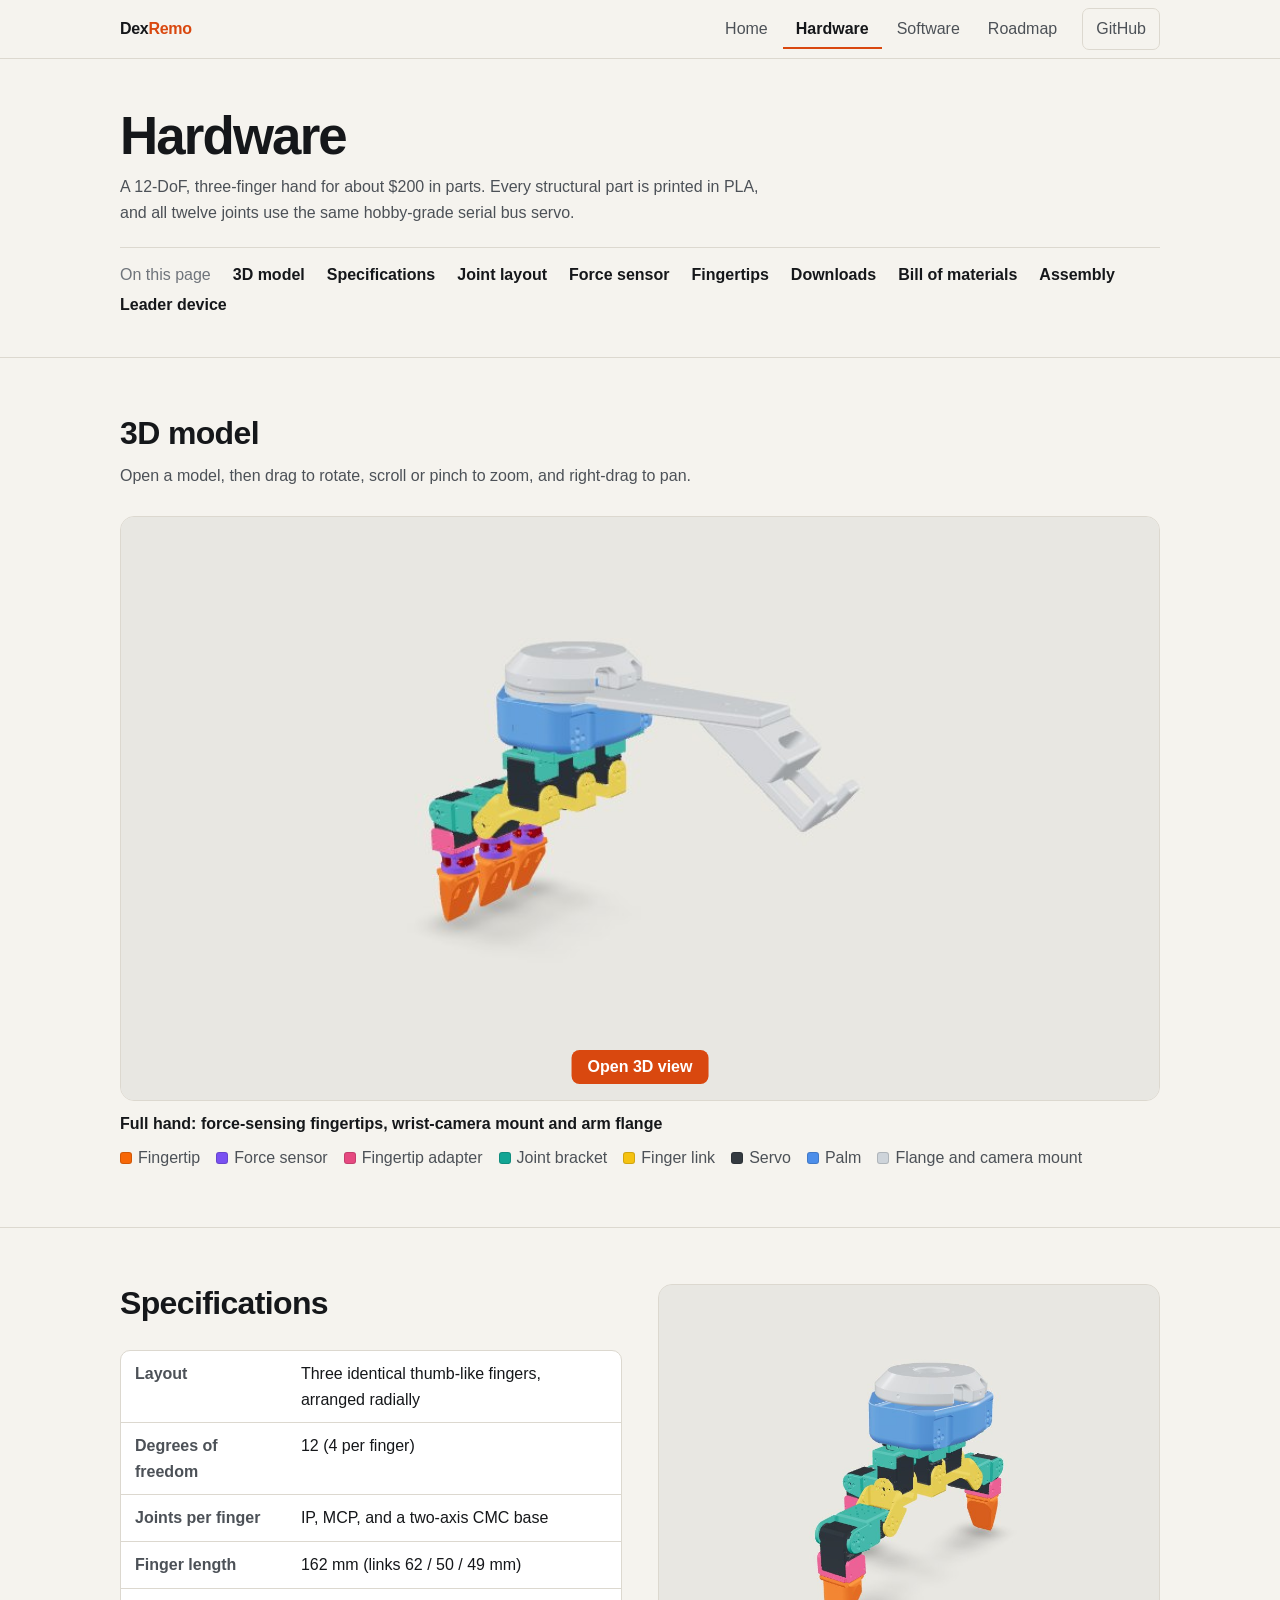
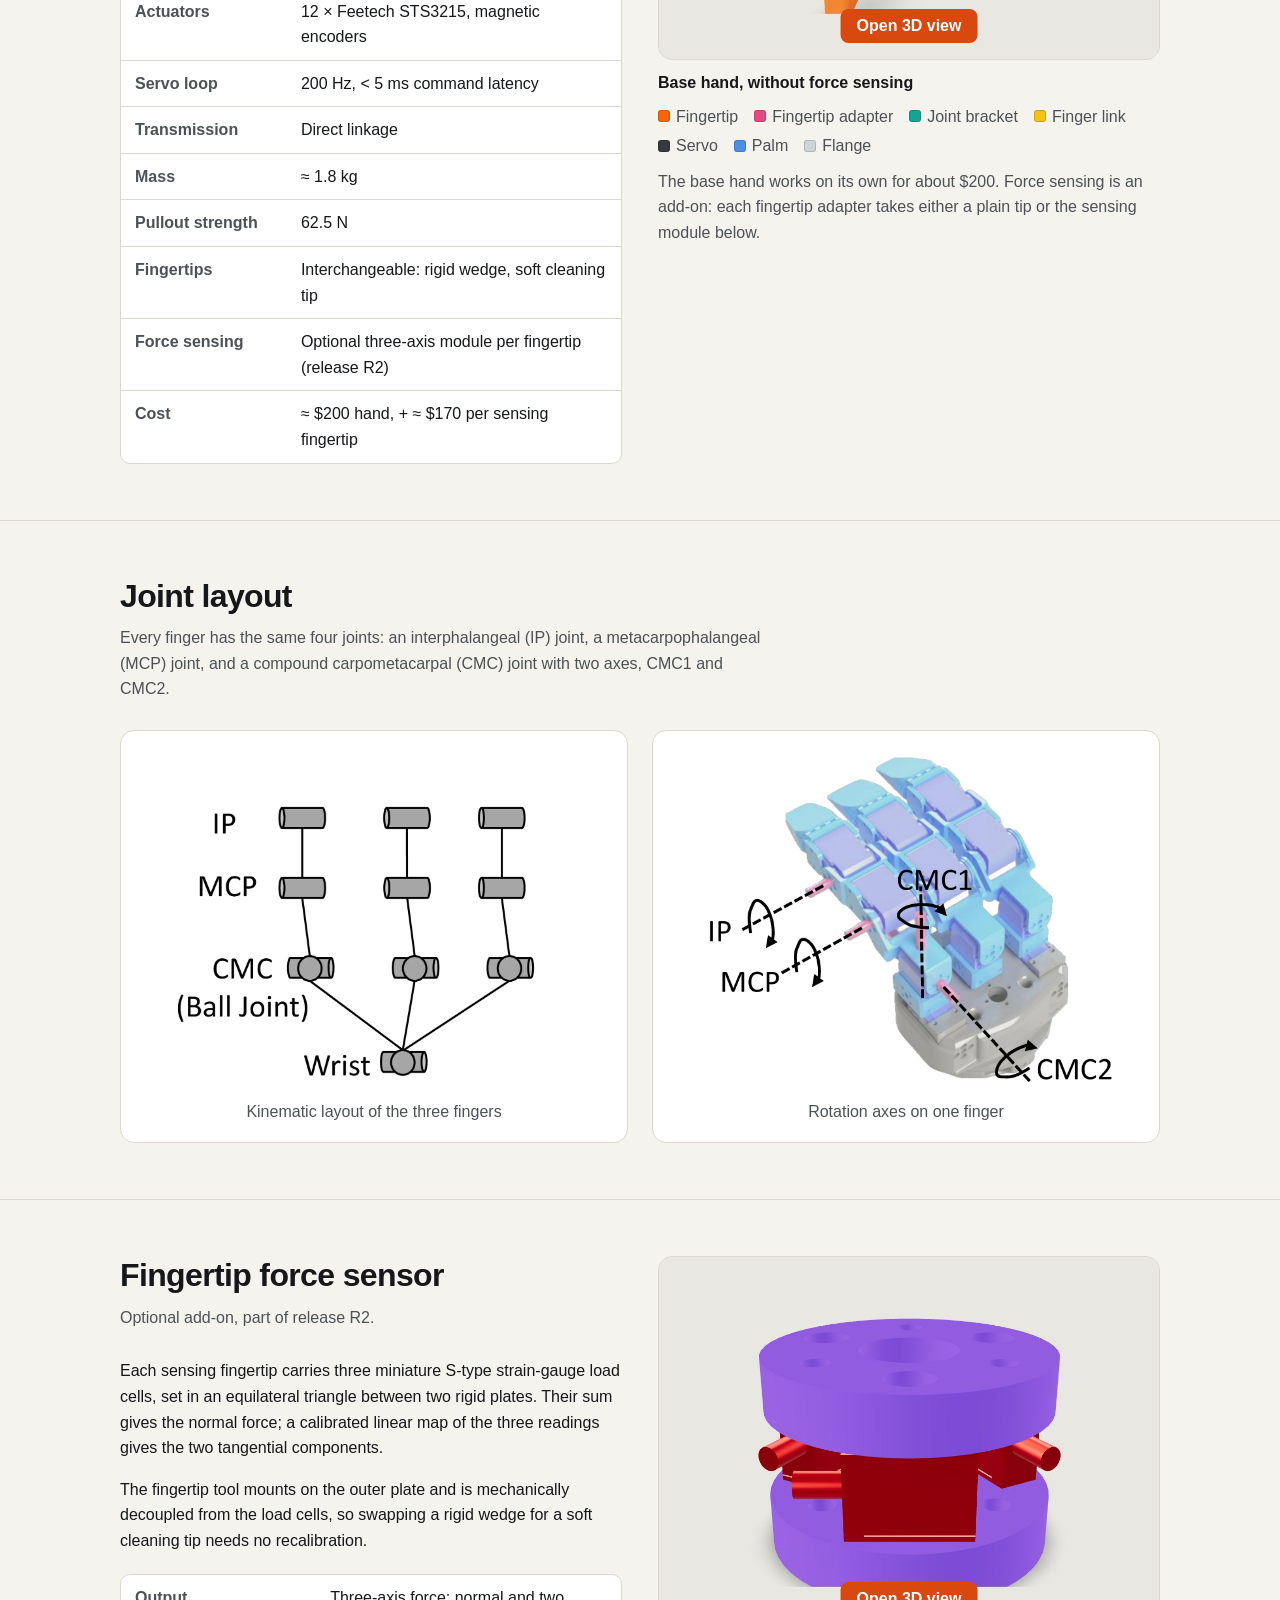
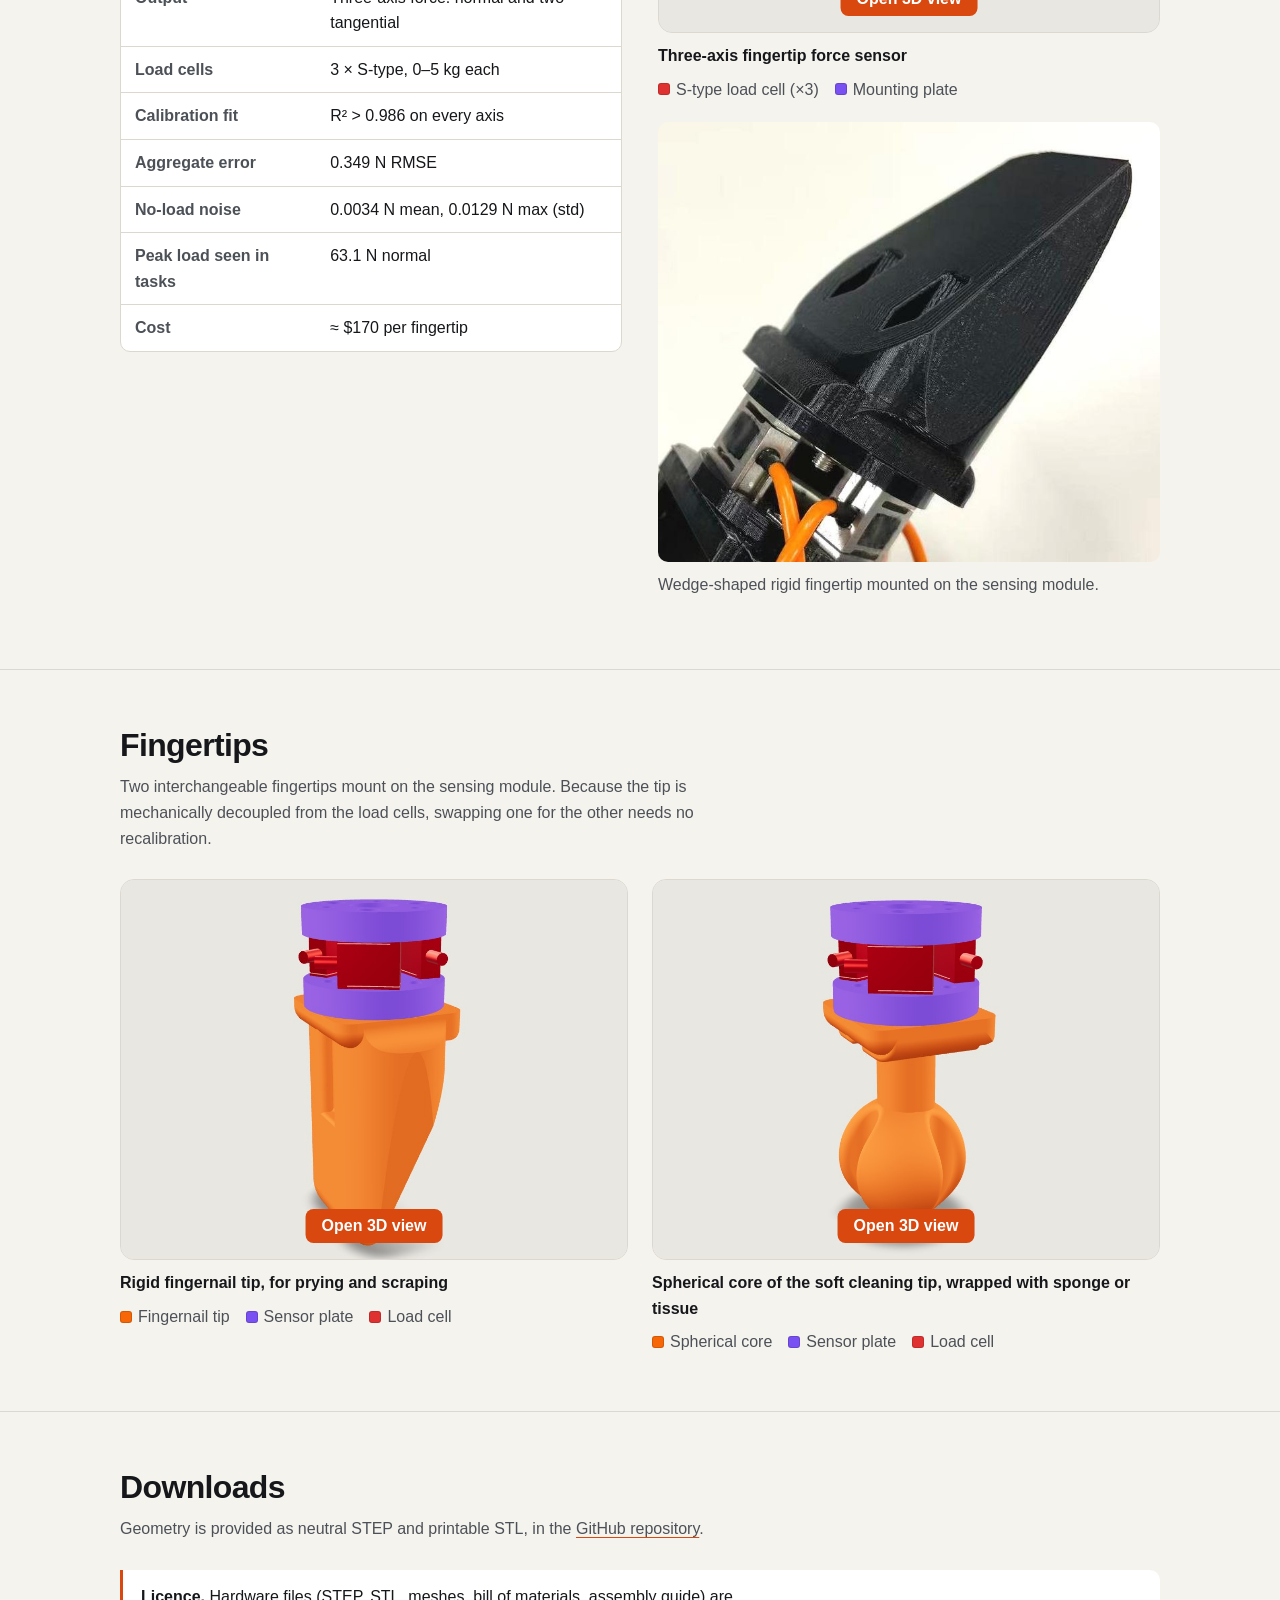
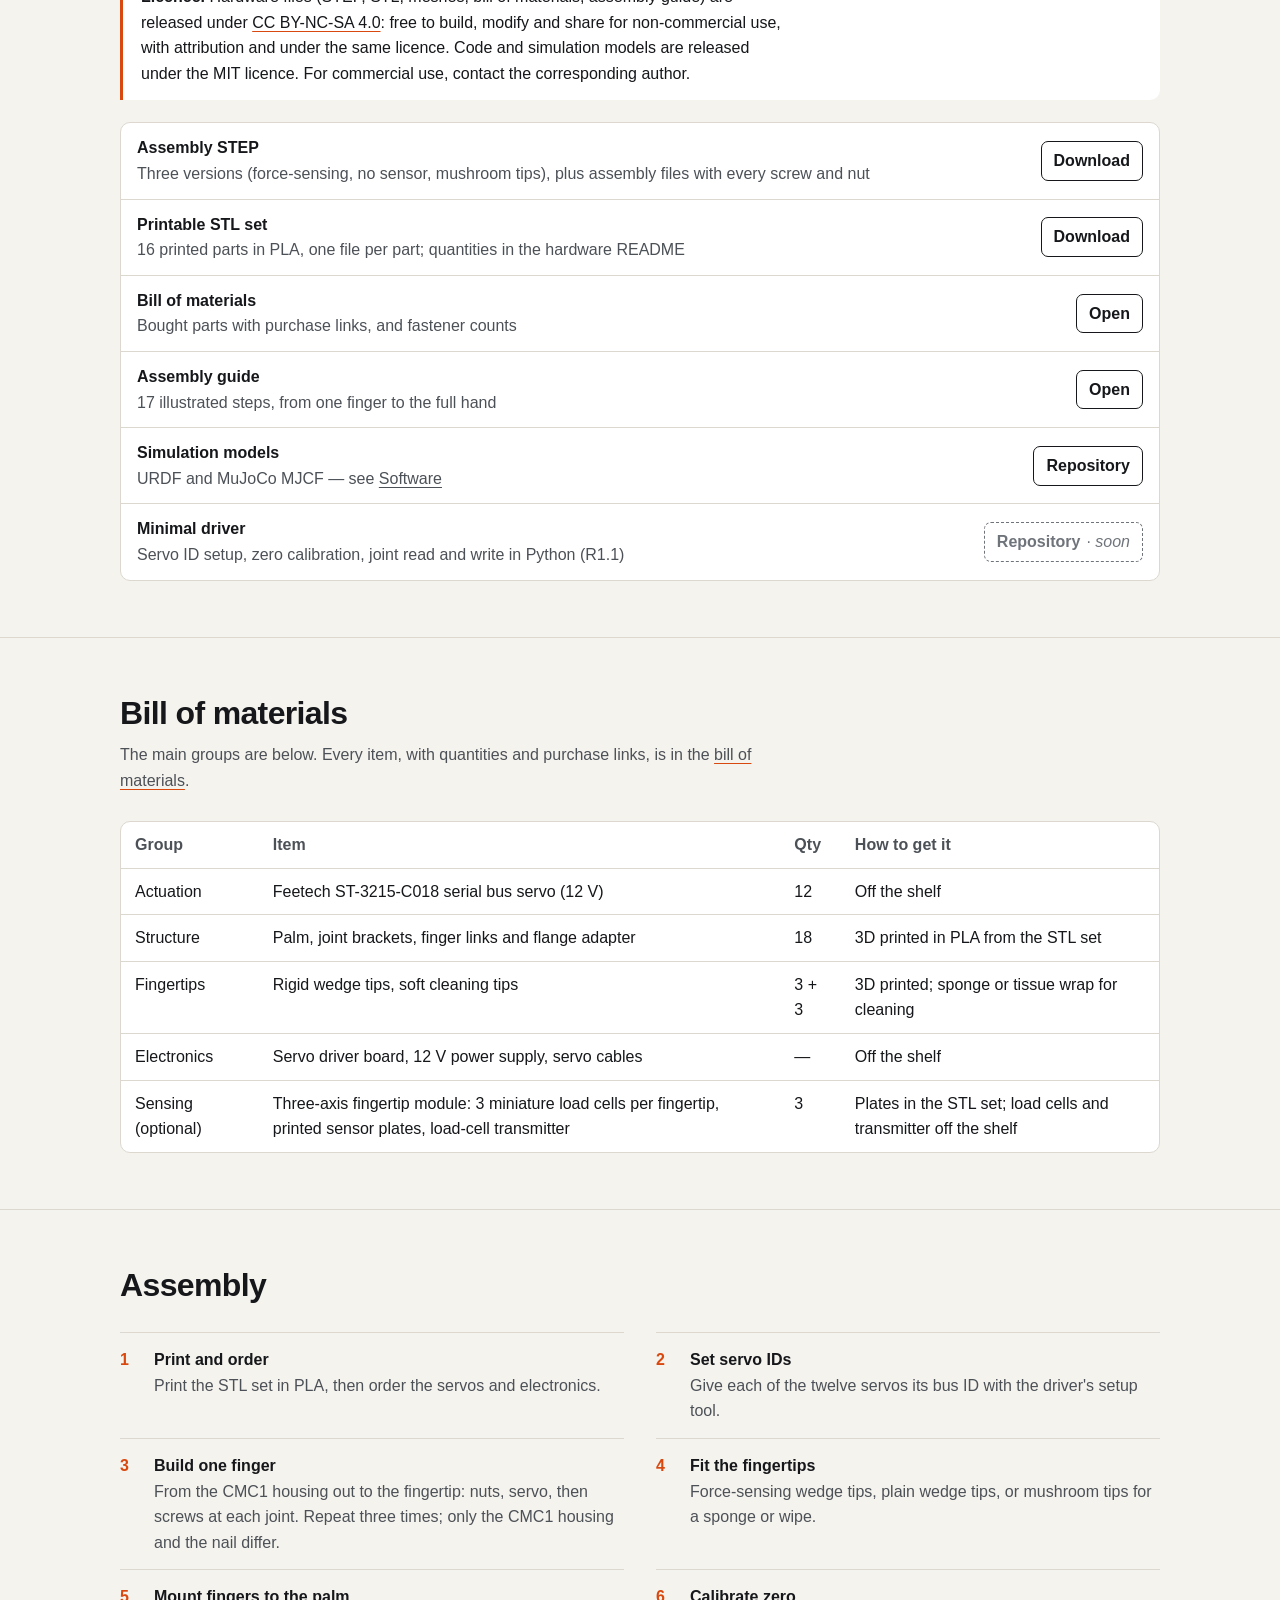
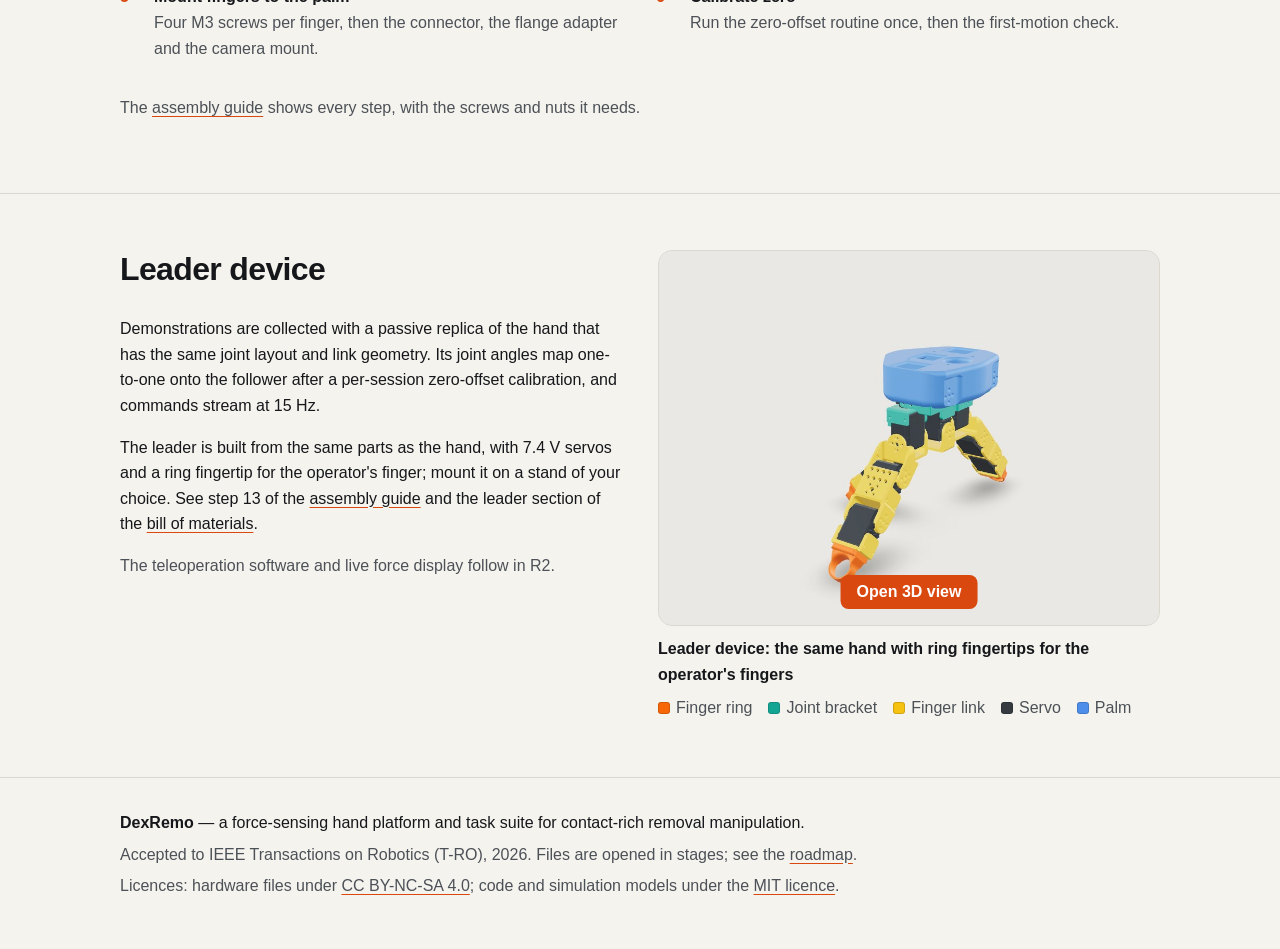
==== hardware.html @ 92603321 "Replace the leader 3D model with the released design The leader is now the hand with ring fingertips" ====
<!doctype html>
<html lang="en">
<head>
<meta charset="utf-8">
<meta name="viewport" content="width=device-width, initial-scale=1">
<title>Hardware — DexRemo</title>
<meta name="description" content="Build the DexRemo hand: specifications, files, bill of materials and assembly guide.">
<link rel="stylesheet" href="assets/css/style.css?v=202611221730">
</head>
<body>
<header id="site-header"></header>
<main>
  <div class="wrap page-head">
    <h1>Hardware</h1>
    <p class="lead">A 12-DoF, three-finger hand for about $200 in parts. Every structural part is printed in PLA, and all twelve joints use the same hobby-grade serial bus servo.</p>
    <nav class="toc" aria-label="On this page">
      <span>On this page</span>
      <a href="#model">3D model</a><a href="#specs">Specifications</a><a href="#joints">Joint layout</a><a href="#sensor">Force sensor</a><a href="#fingertips">Fingertips</a>
      <a href="#downloads">Downloads</a><a href="#bom">Bill of materials</a><a href="#assembly">Assembly</a><a href="#leader">Leader device</a>
    </nav>
  </div>

  <section id="model">
    <div class="wrap">
      <div class="head"><h2>3D model</h2>
        <p class="lead" data-live-only>Open a model, then drag to rotate, scroll or pinch to zoom, and right-drag to pan.</p><p class="lead" data-still-only>Rendered views of the hand and its parts. The interactive 3D viewer opens shortly.</p></div>
      <div class="model-wide" data-model-slot="full"></div>
    </div>
  </section>

  <section id="specs">
    <div class="wrap split">
      <div>
        <div class="head"><h2>Specifications</h2></div>
        <div class="scroll"><table>
          <tr><th>Layout</th><td>Three identical thumb-like fingers, arranged radially</td></tr>
          <tr><th>Degrees of freedom</th><td class="n">12 (4 per finger)</td></tr>
          <tr><th>Joints per finger</th><td>IP, MCP, and a two-axis CMC base</td></tr>
          <tr><th>Finger length</th><td class="n">162 mm (links 62 / 50 / 49 mm)</td></tr>
          <tr><th>Actuators</th><td>12 × Feetech STS3215, magnetic encoders</td></tr>
          <tr><th>Servo loop</th><td class="n">200 Hz, &lt; 5 ms command latency</td></tr>
          <tr><th>Transmission</th><td>Direct linkage</td></tr>
          <tr><th>Mass</th><td class="n">≈ 1.8 kg</td></tr>
          <tr><th>Pullout strength</th><td class="n">62.5 N</td></tr>
          <tr><th>Fingertips</th><td>Interchangeable: rigid wedge, soft cleaning tip</td></tr>
          <tr><th>Force sensing</th><td>Optional three-axis module per fingertip (release R2)</td></tr>
          <tr><th>Cost</th><td class="n">≈ $200 hand, + ≈ $170 per sensing fingertip</td></tr>
        </table></div>
      </div>
      <div>
        <div data-model-slot="hand"></div>
        <p class="note" style="margin-top:10px">The base hand works on its own for about $200. Force sensing is an add-on: each fingertip adapter takes either a plain tip or the sensing module below.</p>
      </div>
    </div>
  </section>

  <section id="joints">
    <div class="wrap">
      <div class="head"><h2>Joint layout</h2>
        <p class="lead">Every finger has the same four joints: an interphalangeal (IP) joint, a metacarpophalangeal (MCP) joint, and a compound carpometacarpal (CMC) joint with two axes, CMC1 and CMC2.</p></div>
      <div class="two">
        <figure class="fig"><img src="assets/img/design-kinematics.webp" alt="Kinematic diagram: three fingers, each with IP, MCP and a ball-joint-like CMC, meeting at the wrist" loading="lazy" width="1200" height="1039">
          <figcaption>Kinematic layout of the three fingers</figcaption></figure>
        <figure class="fig"><img src="assets/img/design-axes.webp" alt="Render of the hand with the IP, MCP, CMC1 and CMC2 rotation axes marked on one finger" loading="lazy" width="1354" height="1074">
          <figcaption>Rotation axes on one finger</figcaption></figure>
      </div>
    </div>
  </section>

  <section id="sensor">
    <div class="wrap split">
      <div>
        <div class="head"><h2>Fingertip force sensor</h2><p class="lead">Optional add-on, part of release R2.</p></div>
        <p>Each sensing fingertip carries three miniature S-type strain-gauge load cells, set in an equilateral triangle between two rigid plates. Their sum gives the normal force; a calibrated linear map of the three readings gives the two tangential components.</p>
        <p>The fingertip tool mounts on the outer plate and is mechanically decoupled from the load cells, so swapping a rigid wedge for a soft cleaning tip needs no recalibration.</p>
        <div class="scroll" style="margin-top:20px"><table>
          <tr><th>Output</th><td>Three-axis force: normal and two tangential</td></tr>
          <tr><th>Load cells</th><td class="n">3 × S-type, 0–5 kg each</td></tr>
          <tr><th>Calibration fit</th><td class="n">R² &gt; 0.986 on every axis</td></tr>
          <tr><th>Aggregate error</th><td class="n">0.349 N RMSE</td></tr>
          <tr><th>No-load noise</th><td class="n">0.0034 N mean, 0.0129 N max (std)</td></tr>
          <tr><th>Peak load seen in tasks</th><td class="n">63.1 N normal</td></tr>
          <tr><th>Cost</th><td class="n">≈ $170 per fingertip</td></tr>
        </table></div>
      </div>
      <div>
        <div data-model-slot="sensor"></div>
        <img src="assets/img/fingertip.jpg" alt="Rigid wedge fingertip mounted on the force-sensing module" loading="lazy" style="margin-top:20px">
        <p class="note" style="margin-top:10px">Wedge-shaped rigid fingertip mounted on the sensing module.</p>
      </div>
    </div>
  </section>

  <section id="fingertips">
    <div class="wrap">
      <div class="head"><h2>Fingertips</h2>
        <p class="lead">Two interchangeable fingertips mount on the sensing module. Because the tip is mechanically decoupled from the load cells, swapping one for the other needs no recalibration.</p></div>
      <div class="two">
        <div data-model-slot="nail"></div>
        <div data-model-slot="mushroom"></div>
      </div>
    </div>
  </section>

  <section id="downloads">
    <div class="wrap">
      <div class="head"><h2>Downloads</h2>
        <p class="lead">Geometry is provided as neutral STEP and printable STL, in the <a href="https://github.com/dexremo/dexremo" target="_blank" rel="noopener">GitHub repository</a>.</p></div>
      <div class="callout" style="margin-bottom:22px">
        <p><strong>Licence.</strong> Hardware files (STEP, STL, meshes, bill of materials, assembly guide) are released under <a href="https://creativecommons.org/licenses/by-nc-sa/4.0/" target="_blank" rel="noopener">CC BY-NC-SA 4.0</a>: free to build, modify and share for non-commercial use, with attribution and under the same licence. Code and simulation models are released under the MIT licence. For commercial use, contact the corresponding author.</p>
      </div>
      <ul class="dl">
        <li><div><strong>Assembly STEP</strong><small>Three versions (force-sensing, no sensor, mushroom tips), plus assembly files with every screw and nut</small></div><a data-link="step">Download</a></li>
        <li><div><strong>Printable STL set</strong><small>16 printed parts in PLA, one file per part; quantities in the hardware README</small></div><a data-link="stl">Download</a></li>
        <li><div><strong>Bill of materials</strong><small>Bought parts with purchase links, and fastener counts</small></div><a data-link="bom">Open</a></li>
        <li><div><strong>Assembly guide</strong><small>17 illustrated steps, from one finger to the full hand</small></div><a data-link="buildGuide">Open</a></li>
        <li><div><strong>Simulation models</strong><small>URDF and MuJoCo MJCF — see <a href="software.html#sim" style="border:0;padding:0;font-weight:400;text-decoration:underline">Software</a></small></div><a data-link="description">Repository</a></li>
        <li><div><strong>Minimal driver</strong><small>Servo ID setup, zero calibration, joint read and write in Python (R1.1)</small></div><a data-link="sdk">Repository</a></li>
      </ul>
    </div>
  </section>

  <section id="bom">
    <div class="wrap">
      <div class="head"><h2>Bill of materials</h2>
        <p class="lead">The main groups are below. Every item, with quantities and purchase links, is in the <a href="https://github.com/dexremo/dexremo/blob/main/hardware/BOM.md" target="_blank" rel="noopener">bill of materials</a>.</p></div>
      <div class="scroll"><table>
        <thead><tr><th>Group</th><th>Item</th><th>Qty</th><th>How to get it</th></tr></thead>
        <tbody>
          <tr><td>Actuation</td><td>Feetech ST-3215-C018 serial bus servo (12 V)</td><td class="n">12</td><td>Off the shelf</td></tr>
          <tr><td>Structure</td><td>Palm, joint brackets, finger links and flange adapter</td><td class="n">18</td><td>3D printed in PLA from the STL set</td></tr>
          <tr><td>Fingertips</td><td>Rigid wedge tips, soft cleaning tips</td><td class="n">3 + 3</td><td>3D printed; sponge or tissue wrap for cleaning</td></tr>
          <tr><td>Electronics</td><td>Servo driver board, 12 V power supply, servo cables</td><td class="n">—</td><td>Off the shelf</td></tr>
          <tr><td>Sensing (optional)</td><td>Three-axis fingertip module: 3 miniature load cells per fingertip, printed sensor plates, load-cell transmitter</td><td class="n">3</td><td>Plates in the STL set; load cells and transmitter off the shelf</td></tr>
        </tbody>
      </table></div>
    </div>
  </section>

  <section id="assembly">
    <div class="wrap">
      <div class="head"><h2>Assembly</h2></div>
      <ol class="steps">
        <li><strong>Print and order</strong><span>Print the STL set in PLA, then order the servos and electronics.</span></li>
        <li><strong>Set servo IDs</strong><span>Give each of the twelve servos its bus ID with the driver's setup tool.</span></li>
        <li><strong>Build one finger</strong><span>From the CMC1 housing out to the fingertip: nuts, servo, then screws at each joint. Repeat three times; only the CMC1 housing and the nail differ.</span></li>
        <li><strong>Fit the fingertips</strong><span>Force-sensing wedge tips, plain wedge tips, or mushroom tips for a sponge or wipe.</span></li>
        <li><strong>Mount fingers to the palm</strong><span>Four M3 screws per finger, then the connector, the flange adapter and the camera mount.</span></li>
        <li><strong>Calibrate zero</strong><span>Run the zero-offset routine once, then the first-motion check.</span></li>
      </ol>
      <p class="note" style="margin-top:20px">The <a href="https://github.com/dexremo/dexremo/blob/main/hardware/assembly/README.md" target="_blank" rel="noopener">assembly guide</a> shows every step, with the screws and nuts it needs.</p>
    </div>
  </section>

  <section id="leader">
    <div class="wrap split">
      <div>
        <div class="head"><h2>Leader device</h2></div>
        <p>Demonstrations are collected with a passive replica of the hand that has the same joint layout and link geometry. Its joint angles map one-to-one onto the follower after a per-session zero-offset calibration, and commands stream at 15 Hz.</p>
        <p>The leader is built from the same parts as the hand, with 7.4 V servos and a ring fingertip for the operator's finger; mount it on a stand of your choice. See step 13 of the <a href="https://github.com/dexremo/dexremo/blob/main/hardware/assembly/README.md#step-13-leader-device-ring-fingertip" target="_blank" rel="noopener">assembly guide</a> and the leader section of the <a href="https://github.com/dexremo/dexremo/blob/main/hardware/BOM.md#leader-device" target="_blank" rel="noopener">bill of materials</a>.</p>
        <p class="muted">The teleoperation software and live force display follow in R2.</p>
      </div>
      <div data-model-slot="controller"></div>
    </div>
  </section>
</main>
<footer id="site-footer"></footer>
<script src="assets/js/config.js?v=202611221730"></script>
<script src="assets/js/site.js?v=202611221730"></script>
</body>
</html>
---- assets/css/style.css ----
/* DexRemo — site styles. No build step; edit and reload.
   Type scale: exactly three sizes. --t1 page title, --t2 section heading, --t3 everything else.
   Hierarchy below --t2 comes from weight and colour, never from another size. */
:root {
  --t1: clamp(2.3rem, 5vw, 3.3rem);
  --t2: clamp(1.5rem, 3vw, 2rem);
  --t3: 1rem;

  --paper: #f5f3ee;
  --panel: #ffffff;
  --ink: #15171a;
  --ink-2: #4c5157;
  --ink-3: #6f747b;
  --line: #dcd8cf;
  --accent: #d9480f;        /* the orange of the hand's servo cables */
  --accent-ink: #ffffff;
  --frame-s: #2f6fb3;       /* sensor (local) frame */
  --mute-bar: #b9b4a9;
  --dark: #121416;
  --radius: 10px;
  --sans: "Inter", "Helvetica Neue", Helvetica, "PingFang SC", "Microsoft YaHei", Arial, sans-serif;
  --mono: ui-monospace, "SF Mono", "JetBrains Mono", Menlo, Consolas, monospace;
  --wrap: 1080px;
}
@media (prefers-color-scheme: dark) {
  :root {
    --paper: #121416;
    --panel: #1b1e21;
    --ink: #ece9e2;
    --ink-2: #b4b1aa;
    --ink-3: #8f9296;
    --line: #2e3236;
    --accent: #ff7a3d;
    --accent-ink: #15171a;
    --frame-s: #6aa9ea;
    --mute-bar: #4a4f55;
    --dark: #0b0c0d;
  }
}

*, *::before, *::after { box-sizing: border-box; }
html { scroll-behavior: smooth; -webkit-text-size-adjust: 100%; scroll-padding-top: 72px; }
body {
  margin: 0; background: var(--paper); color: var(--ink);
  font: var(--t3)/1.6 var(--sans); -webkit-font-smoothing: antialiased;
}
/* one size for all running text, labels, tables, buttons and captions */
small, button, input, output, table, th, td, pre, code, figcaption, dt, dd, li, label { font-size: var(--t3); }
img { max-width: 100%; height: auto; display: block; }
a { color: inherit; text-decoration-color: var(--accent); text-underline-offset: 3px; }
a:hover { color: var(--accent); }
:focus-visible { outline: 2px solid var(--accent); outline-offset: 3px; border-radius: 4px; }
h1, h2, h3 { margin: 0; text-wrap: balance; }
h1 { font-size: var(--t1); font-weight: 800; line-height: 1.08; letter-spacing: -0.035em; }
h2 { font-size: var(--t2); font-weight: 700; line-height: 1.2; letter-spacing: -0.02em; }
h3 { font-size: var(--t3); font-weight: 700; line-height: 1.35; }
p { margin: 0 0 1em; max-width: 72ch; }
figure { margin: 0; }
.muted, .lead, .note { color: var(--ink-2); }
.lead { margin-top: 10px; }
.note { max-width: 84ch; }
.wrap { max-width: var(--wrap); margin: 0 auto; padding: 0 20px; }
section { padding: 56px 0; }
section + section, .page-head + section { border-top: 1px solid var(--line); }
.head { margin-bottom: 28px; }

/* ---------- header ---------- */
#site-header {
  position: sticky; top: 0; z-index: 20;
  background: color-mix(in srgb, var(--paper) 90%, transparent);
  backdrop-filter: blur(10px); border-bottom: 1px solid var(--line);
}
.bar { display: flex; align-items: center; justify-content: space-between; height: 58px; }
.brand { font-weight: 800; letter-spacing: -0.02em; text-decoration: none; }
.brand span { color: var(--accent); }
#nav { display: flex; gap: 2px; align-items: center; }
#nav a { text-decoration: none; padding: 7px 13px; border-radius: 7px; color: var(--ink-2); }
#nav a:hover { color: var(--ink); background: color-mix(in srgb, var(--ink) 7%, transparent); }
#nav a[aria-current] { color: var(--ink); font-weight: 700; box-shadow: inset 0 -2px 0 var(--accent); border-radius: 0; }
#nav .gh { border: 1px solid var(--line); margin-left: 10px; }
.menu { display: none; font-family: inherit; background: none; color: inherit;
  border: 1px solid var(--line); border-radius: 7px; padding: 6px 12px; }
@media (max-width: 700px) {
  .menu { display: block; }
  #nav { display: none; position: absolute; left: 0; right: 0; top: 58px; flex-direction: column;
    align-items: stretch; padding: 10px 20px 16px; background: var(--paper); border-bottom: 1px solid var(--line); }
  #site-header.open #nav { display: flex; }
  #nav .gh { margin: 6px 0 0; }
}

/* ---------- "on this page" row ---------- */
.toc { display: flex; flex-wrap: wrap; gap: 4px 22px; margin: 22px 0 0; padding: 14px 0 0; border-top: 1px solid var(--line); }
.toc span { color: var(--ink-3); }
.toc a { font-weight: 600; text-decoration: none; }
.toc a:hover { text-decoration: underline; }

/* ---------- buttons + "soon" ---------- */
.btns { display: flex; flex-wrap: wrap; gap: 10px; margin-top: 24px; }
.btn {
  display: inline-flex; align-items: center; gap: 8px; text-decoration: none;
  font-weight: 600; padding: 9px 17px; border-radius: 8px;
  border: 1px solid var(--ink); color: var(--ink); background: transparent;
}
.btn.primary { background: var(--accent); border-color: var(--accent); color: var(--accent-ink); }
.btn:hover { color: var(--accent); border-color: var(--accent); }
.btn.primary:hover { color: var(--accent-ink); filter: brightness(1.08); }
.soon { cursor: default; }
a.soon:hover { color: inherit; }
.btn.soon, .dl a.soon { border-style: dashed; border-color: var(--ink-3); background: transparent; color: var(--ink-3); }
.btn.soon:hover { color: var(--ink-3); border-color: var(--ink-3); filter: none; }
.tag { font-weight: 400; font-style: italic; margin-left: 6px; }
.tag::before { content: "· "; font-style: normal; }

/* ---------- hero ---------- */
.hero { padding-top: 48px; padding-bottom: 48px; }
.hero-grid { display: grid; grid-template-columns: 1.25fr 0.75fr; gap: 44px; align-items: center; }
.hero h1 span { color: var(--accent); }
.hero .title { font-size: var(--t2); font-weight: 600; line-height: 1.32; letter-spacing: -0.015em; margin: 18px 0 0; max-width: 34ch; }
#authors { margin: 28px 0 6px; }
#affiliations { color: var(--ink-2); margin-bottom: 0; }
.accepted { margin: 16px 0 0; font-weight: 700; }
.accepted::before { content: ""; display: inline-block; width: 9px; height: 9px; border-radius: 50%; background: var(--accent); margin-right: 9px; }
.hero-media img, .hero-media video { width: 100%; max-height: 560px; object-fit: contain; }
@media (max-width: 860px) { .hero-grid { grid-template-columns: 1fr; gap: 28px; } .hero-media img { max-height: 440px; } }

/* ---------- institution logos: always on white, since the marks are dark-on-light ---------- */
.logos { list-style: none; margin: 36px 0 0; padding: 18px 28px; display: flex; flex-wrap: wrap; align-items: center;
  justify-content: space-around; gap: 22px 40px; background: #fff; border: 1px solid var(--line); border-radius: 14px; }
.logos a { display: block; }
.logos img { height: var(--h, 48px); width: auto; }
@media (max-width: 620px) { .logos { padding: 18px; gap: 18px 28px; } .logos img { height: calc(var(--h, 48px) * 0.74); } }

/* ---------- author email icons ---------- */
.author { white-space: nowrap; }
.mail { display: inline-block; vertical-align: -3px; margin-left: 5px; padding: 2px; color: var(--ink-3); border-radius: 4px; }
.mail:hover { color: var(--accent); }
.mail svg { display: block; width: 17px; height: 17px; fill: none; stroke: currentColor; stroke-width: 1.8; stroke-linejoin: round; stroke-linecap: round; }

/* ---------- black banner: the hand ---------- */
.band { background: #000; color: #ece9e2; border: 0 !important; padding: 0; }
.band + section { border-top: 0; }
.band-grid { display: grid; grid-template-columns: 0.8fr 1.2fr; gap: 56px; align-items: center; }
.band-grid img { max-height: 540px; width: auto; margin: 0 auto; }
.band-grid > div { padding: 48px 0; }
.band .lead { color: #b4b1aa; }
.facts { margin: 22px 0 0; }
.facts div { display: grid; grid-template-columns: 13em 1fr; gap: 16px; padding: 12px 0; border-top: 1px solid #2c3034; align-items: baseline; }
.facts dt { font-size: var(--t2); font-weight: 800; letter-spacing: -0.02em; line-height: 1.2; color: #ff7a3d; white-space: nowrap; }
.facts dd { margin: 0; color: #b4b1aa; }
.band .btn { color: #ece9e2; border-color: #6a6e73; }
.band .btn.primary { background: #ff7a3d; border-color: #ff7a3d; color: #15171a; }
@media (max-width: 860px) { .band-grid { grid-template-columns: 1fr; gap: 0; } .band-grid img { max-height: 380px; padding-top: 24px; }
  .band-grid > div { padding: 28px 0 40px; } }
@media (max-width: 520px) { .facts div { grid-template-columns: 1fr; gap: 2px; } }

/* ---------- force demo ---------- */
.demo { display: grid; grid-template-columns: 1fr 1fr; gap: 28px; background: var(--panel);
  border: 1px solid var(--line); border-radius: 14px; padding: 24px; }
.demo svg { width: 100%; height: auto; }
.fd-body { fill: var(--ink); }
.fd-link { stroke: var(--ink); stroke-width: 16; stroke-linecap: round; }
.fd-joint { fill: var(--panel); stroke: var(--ink); stroke-width: 3; }
.fd-tip { fill: var(--ink); stroke: var(--panel); stroke-width: 2; }
.fd-axis { stroke-width: 2.5; }
.fd-axis.w { stroke: var(--accent); }
.fd-axis.s { stroke: var(--frame-s); }
.fd-force { stroke: var(--ink-3); stroke-width: 4; }
.fd-label { font: 600 13px var(--mono); fill: var(--ink-2); }
.fd-body + .fd-label { fill: var(--paper); }
.fd-label.w { fill: var(--accent); } .fd-label.s { fill: var(--frame-s); } .fd-label.f { fill: var(--ink-3); }
.fd-ah-w { fill: var(--accent); } .fd-ah-s { fill: var(--frame-s); } .fd-ah-f { fill: var(--ink-3); }
.readouts { display: flex; flex-direction: column; gap: 22px; justify-content: center; }
.frame h3 { display: flex; align-items: center; gap: 8px; margin-bottom: 4px; }
.frame h3::before { content: ""; width: 12px; height: 12px; border-radius: 3px; background: var(--c); }
.frame.s { --c: var(--frame-s); } .frame.w { --c: var(--accent); }
.frame > p { color: var(--ink-2); margin: 0 0 10px; }
.meter { display: grid; grid-template-columns: 22px 1fr 84px; gap: 10px; align-items: center; font-family: var(--mono); margin: 6px 0; }
.meter span { position: relative; height: 14px; background: color-mix(in srgb, var(--ink) 8%, transparent); border-radius: 4px; }
.meter span::after { content: ""; position: absolute; left: 50%; top: -3px; bottom: -3px; width: 1px; background: var(--ink-3); }
.meter i { position: absolute; top: 0; bottom: 0; background: var(--c); border-radius: 4px; }
.meter b { font-weight: 600; text-align: right; font-variant-numeric: tabular-nums; }
.controls { display: grid; gap: 12px; padding-top: 16px; border-top: 1px solid var(--line); }
.controls label { display: grid; grid-template-columns: 150px 1fr 48px; gap: 10px; align-items: center; }
.controls output { font-family: var(--mono); text-align: right; }
input[type="range"] { width: 100%; accent-color: var(--accent); }
.controls button { justify-self: start; font-family: var(--sans); font-weight: 600; color: var(--ink); background: none;
  border: 1px solid var(--ink); border-radius: 7px; padding: 8px 14px; cursor: pointer; }
.controls button:hover { color: var(--accent); border-color: var(--accent); }
@media (max-width: 820px) { .demo { grid-template-columns: 1fr; padding: 16px; }
  .controls label { grid-template-columns: 1fr 48px; } .controls label input { grid-column: 1 / -1; grid-row: 2; } }

/* ---------- bar charts (single series, direct labels) ---------- */
.chart { background: var(--panel); border: 1px solid var(--line); border-radius: 14px; padding: 24px; }
.chart h3 { margin-bottom: 4px; }
.chart > p { color: var(--ink-2); margin-bottom: 18px; }
.chart > p.key { margin: 14px 0 0; }
.vbars { display: grid; grid-template-columns: repeat(6, 1fr); gap: 2px 10px; align-items: end; height: 230px;
  border-bottom: 1px solid var(--ink-3); padding-top: 30px; }
.vbars div { position: relative; height: calc(var(--v) * 1%); background: var(--mute-bar); border-radius: 4px 4px 0 0; min-width: 0; }
.vbars div.hi { background: var(--accent); }
.vbars div b { position: absolute; left: -6px; right: -6px; top: -28px; text-align: center; font-weight: 600; color: var(--ink); }
.vlabels { display: grid; grid-template-columns: repeat(6, 1fr); gap: 10px; margin-top: 8px; text-align: center; font-weight: 700; }
.hbars { display: grid; gap: 10px; }
.hbars div { display: grid; grid-template-columns: 150px 1fr; gap: 12px; align-items: center; }
.hbars span { color: var(--ink-2); line-height: 1.25; }
.hbars i { display: block; position: relative; height: 16px; width: calc(var(--v) / 62.5 * (100% - 62px)); background: var(--mute-bar); border-radius: 0 4px 4px 0; }
.hbars i::after { content: attr(data-v); position: absolute; left: calc(100% + 8px); top: -5px; font-style: normal; font-weight: 600; color: var(--ink); white-space: nowrap; }
.hbars .hi i { background: var(--accent); } .hbars .hi span { color: var(--ink); font-weight: 700; }
@media (max-width: 560px) { .hbars div { grid-template-columns: 112px 1fr; } }
.two { display: grid; grid-template-columns: 1fr 1fr; gap: 24px; }
@media (max-width: 860px) { .two { grid-template-columns: 1fr; } }

/* ---------- tasks ---------- */
.tasks { list-style: none; padding: 0; margin: 0; display: grid; grid-template-columns: repeat(3, 1fr); gap: 16px; }
.task { background: var(--panel); border: 1px solid var(--line); border-radius: var(--radius); overflow: hidden; }
.task-media { aspect-ratio: 4 / 3; background: #000; }
.task-media img, .task-media iframe { display: block; width: 100%; height: 100%; object-fit: cover; border: 0; }
.clips { display: flex; flex-wrap: wrap; gap: 8px; margin-top: 12px; }
.clips button { font-family: inherit; font-weight: 600; color: var(--ink); background: none; border: 1px solid var(--ink);
  border-radius: 7px; padding: 5px 12px; cursor: pointer; }
.clips button::before { content: "▶"; font-size: 0.7em; margin-right: 7px; vertical-align: 1px; }
.clips button:hover { color: var(--accent); border-color: var(--accent); }
.task-body { padding: 12px 16px 16px; }
.task h3 span { color: var(--accent); margin-right: 6px; }
.task p { color: var(--ink-2); margin: 4px 0 0; }
@media (max-width: 860px) { .tasks { grid-template-columns: 1fr 1fr; } }
@media (max-width: 520px) { .tasks { grid-template-columns: 1fr; } }

/* ---------- video ---------- */
.poster, .player { position: relative; display: block; width: 100%; aspect-ratio: 16 / 9; border-radius: 14px; overflow: hidden;
  border: 0; padding: 0; background: var(--dark); cursor: pointer; }
.poster img { width: 100%; height: 100%; object-fit: cover; opacity: 0.72; }
.poster span { position: absolute; inset: 0; display: flex; flex-direction: column; align-items: center; justify-content: center;
  gap: 14px; color: #fff; font-family: var(--sans); font-weight: 700; }
.poster span::before { content: ""; width: 74px; height: 74px; border-radius: 50%; box-shadow: 0 6px 30px rgba(0,0,0,0.4);
  background: #d9480f url("data:image/svg+xml,%3Csvg xmlns='http://www.w3.org/2000/svg' viewBox='0 0 24 24'%3E%3Cpath fill='%23fff' d='M9 6.5v11l9-5.5z'/%3E%3C/svg%3E") center / 44px no-repeat; }
.player iframe { position: absolute; inset: 0; width: 100%; height: 100%; border: 0; }

/* ---------- roadmap ---------- */
.roadmap { list-style: none; padding: 0; margin: 0; display: grid; grid-template-columns: repeat(5, 1fr); gap: 12px; }
.rel { background: var(--panel); border: 1px solid var(--line); border-radius: var(--radius); padding: 14px 16px; }
.rel-head { display: flex; justify-content: space-between; align-items: baseline; gap: 8px; margin-bottom: 6px; }
.rel-id { font-weight: 800; color: var(--ink-3); }
.status { color: var(--ink-3); }
.rel.next { border-color: var(--accent); }
.rel.next .rel-id, .rel.next .status { color: var(--accent); }
.rel.released .rel-id, .rel.released .status { color: var(--ink); }
.rel.released .status { font-weight: 700; }
.rel p { color: var(--ink-2); margin: 6px 0 0; }
.rel ul { margin: 10px 0 2px; padding-left: 18px; color: var(--ink-2); }
.rel li + li { margin-top: 3px; }
.roadmap.full { grid-template-columns: 1fr 1fr; gap: 16px; }
.roadmap.full .rel { padding: 18px; }
@media (max-width: 980px) { .roadmap { grid-template-columns: 1fr 1fr; } }
@media (max-width: 620px) { .roadmap, .roadmap.full { grid-template-columns: 1fr; } }

/* ---------- tables, downloads, prose pages ---------- */
.page-head { padding-top: 48px; padding-bottom: 40px; }
.scroll { overflow-x: auto; border: 1px solid var(--line); border-radius: var(--radius); background: var(--panel); }
table { border-collapse: collapse; width: 100%; }
th, td { text-align: left; padding: 10px 14px; border-bottom: 1px solid var(--line); vertical-align: top; }
tr:last-child td, tr:last-child th { border-bottom: 0; }
thead tr:last-child th { border-bottom: 1px solid var(--line); }
th { font-weight: 700; color: var(--ink-2); }
td.id { font-weight: 700; color: var(--accent); white-space: nowrap; }
td.n { font-variant-numeric: tabular-nums; }
.dl { list-style: none; padding: 0; margin: 0; border: 1px solid var(--line); border-radius: var(--radius); background: var(--panel); }
.dl li { display: flex; justify-content: space-between; align-items: center; gap: 16px; padding: 12px 16px; }
.dl li + li { border-top: 1px solid var(--line); }
.dl strong { display: block; } .dl small { color: var(--ink-2); }
.dl a { flex: none; font-weight: 600; text-decoration: none; border: 1px solid var(--ink); border-radius: 7px; padding: 6px 12px; }
.steps { counter-reset: s; list-style: none; padding: 0; margin: 0; display: grid; grid-template-columns: 1fr 1fr; gap: 0 32px; }
.steps li { counter-increment: s; padding: 14px 0 14px 34px; position: relative; border-top: 1px solid var(--line); }
.steps li::before { content: counter(s); position: absolute; left: 0; top: 14px; font-weight: 700; color: var(--accent); }
.steps strong { display: block; }
.steps span { color: var(--ink-2); }
@media (max-width: 760px) { .steps { grid-template-columns: 1fr; } }
.callout { border-left: 3px solid var(--accent); background: var(--panel); padding: 14px 18px; border-radius: 0 var(--radius) var(--radius) 0; }
.callout p:last-child { margin: 0; }
.split { display: grid; grid-template-columns: 1fr 1fr; gap: 36px; align-items: start; }
.split img { border-radius: var(--radius); }
@media (max-width: 860px) { .split { grid-template-columns: 1fr; } }

/* ---------- citation + footer ---------- */
.cite { position: relative; }
.cite pre { margin: 0; padding: 20px; overflow-x: auto; background: var(--panel); border: 1px solid var(--line); border-radius: var(--radius);
  font-family: var(--mono); line-height: 1.55; }
.cite button { position: absolute; right: 12px; top: 12px; font-family: var(--sans); font-weight: 600; color: var(--ink); background: var(--paper);
  border: 1px solid var(--line); border-radius: 6px; padding: 4px 10px; cursor: pointer; }
#site-footer { border-top: 1px solid var(--line); padding: 32px 0 44px; }
.foot p { margin: 0 0 6px; max-width: none; }

@media (prefers-reduced-motion: reduce) { html { scroll-behavior: auto; } }

/* grid children must be allowed to shrink so wide tables scroll inside their box */
.split > *, .two > *, .demo > *, .hero-grid > *, .band-grid > * { min-width: 0; }

/* ---------- 3D model viewers ---------- */
.model figcaption { margin-top: 10px; font-weight: 700; }
.model-stage { position: relative; display: block; width: 100%; aspect-ratio: 4 / 3; border: 1px solid var(--line); border-radius: 14px;
  overflow: hidden; padding: 0; background: #e9e7e2; font-family: inherit; }
button.model-stage { cursor: pointer; }
.model-stage img { width: 100%; height: 100%; object-fit: cover; }
.model-stage span { position: absolute; left: 50%; bottom: 16px; translate: -50% 0; white-space: nowrap;
  background: var(--accent); color: var(--accent-ink); font-weight: 600; padding: 8px 16px; border-radius: 8px; }
.model-stage.off img { object-fit: cover; }
.model-stage.off span { background: rgba(0,0,0,0.62); color: #fff; font-weight: 400; }
model-viewer.model-stage { height: auto; --poster-color: transparent; }
.model-wide .model-stage { aspect-ratio: 16 / 9; }
@media (max-width: 620px) { .model-wide .model-stage { aspect-ratio: 4 / 3; } }
.legend { list-style: none; margin: 8px 0 0; padding: 0; display: flex; flex-wrap: wrap; gap: 4px 16px; color: var(--ink-2); }
.legend li { display: flex; align-items: center; gap: 6px; }
.legend i { width: 12px; height: 12px; border-radius: 3px; flex: none; border: 1px solid rgba(0,0,0,0.15); }

/* ---------- paper figures: always on white, since they are drawn for a white page ---------- */
.fig { background: #fff; border: 1px solid var(--line); border-radius: 14px; padding: 18px; }
.fig img { width: 100%; }
.two > .fig { display: flex; flex-direction: column; justify-content: space-between; }
.two > .fig img { max-height: 340px; object-fit: contain; }
.fig figcaption { margin-top: 10px; color: #4c5157; text-align: center; }
.points { list-style: none; margin: 20px 0 0; padding: 0; display: grid; grid-template-columns: repeat(3, 1fr); gap: 8px 28px; }
.points p { color: var(--ink-2); margin: 4px 0 0; }
@media (max-width: 760px) { .points { grid-template-columns: 1fr; gap: 16px; } .fig { padding: 10px; } }

/* ---------- success vs failure viewer ---------- */
dialog.compare { width: min(1280px, calc(100vw - 32px)); max-width: none; max-height: calc(100vh - 32px); overflow: auto;
  padding: 22px; border: 1px solid var(--line); border-radius: 14px; background: var(--paper); color: var(--ink); }
dialog.compare::backdrop { background: rgba(0, 0, 0, 0.72); }
.cmp-head { display: flex; justify-content: space-between; align-items: center; gap: 16px; margin-bottom: 16px; }
.cmp-close { flex: none; font-family: inherit; font-weight: 600; color: var(--ink); background: none; border: 1px solid var(--ink);
  border-radius: 7px; padding: 5px 12px; cursor: pointer; }
.cmp-close:hover { color: var(--accent); border-color: var(--accent); }
.cmp-grid { display: grid; grid-template-columns: 1fr 1fr; gap: 16px; }
.cmp-player { aspect-ratio: 16 / 9; background: #000; border-radius: var(--radius); overflow: hidden; }
.cmp-player iframe { display: block; width: 100%; height: 100%; border: 0; }
.cmp-grid figcaption { margin-top: 8px; font-weight: 700; }
.cmp-grid figcaption::before { content: ""; display: inline-block; width: 10px; height: 10px; border-radius: 50%; margin-right: 8px; background: var(--ink-3); }
.cmp-grid figcaption.ok::before { background: #2f9e44; }
.cmp-grid figcaption.fail::before { background: #e03131; }
.cmp-note { color: var(--ink-2); margin: 14px 0 0; max-width: none; }
@media (max-width: 760px) { .cmp-grid { grid-template-columns: 1fr; } dialog.compare { padding: 14px; } }
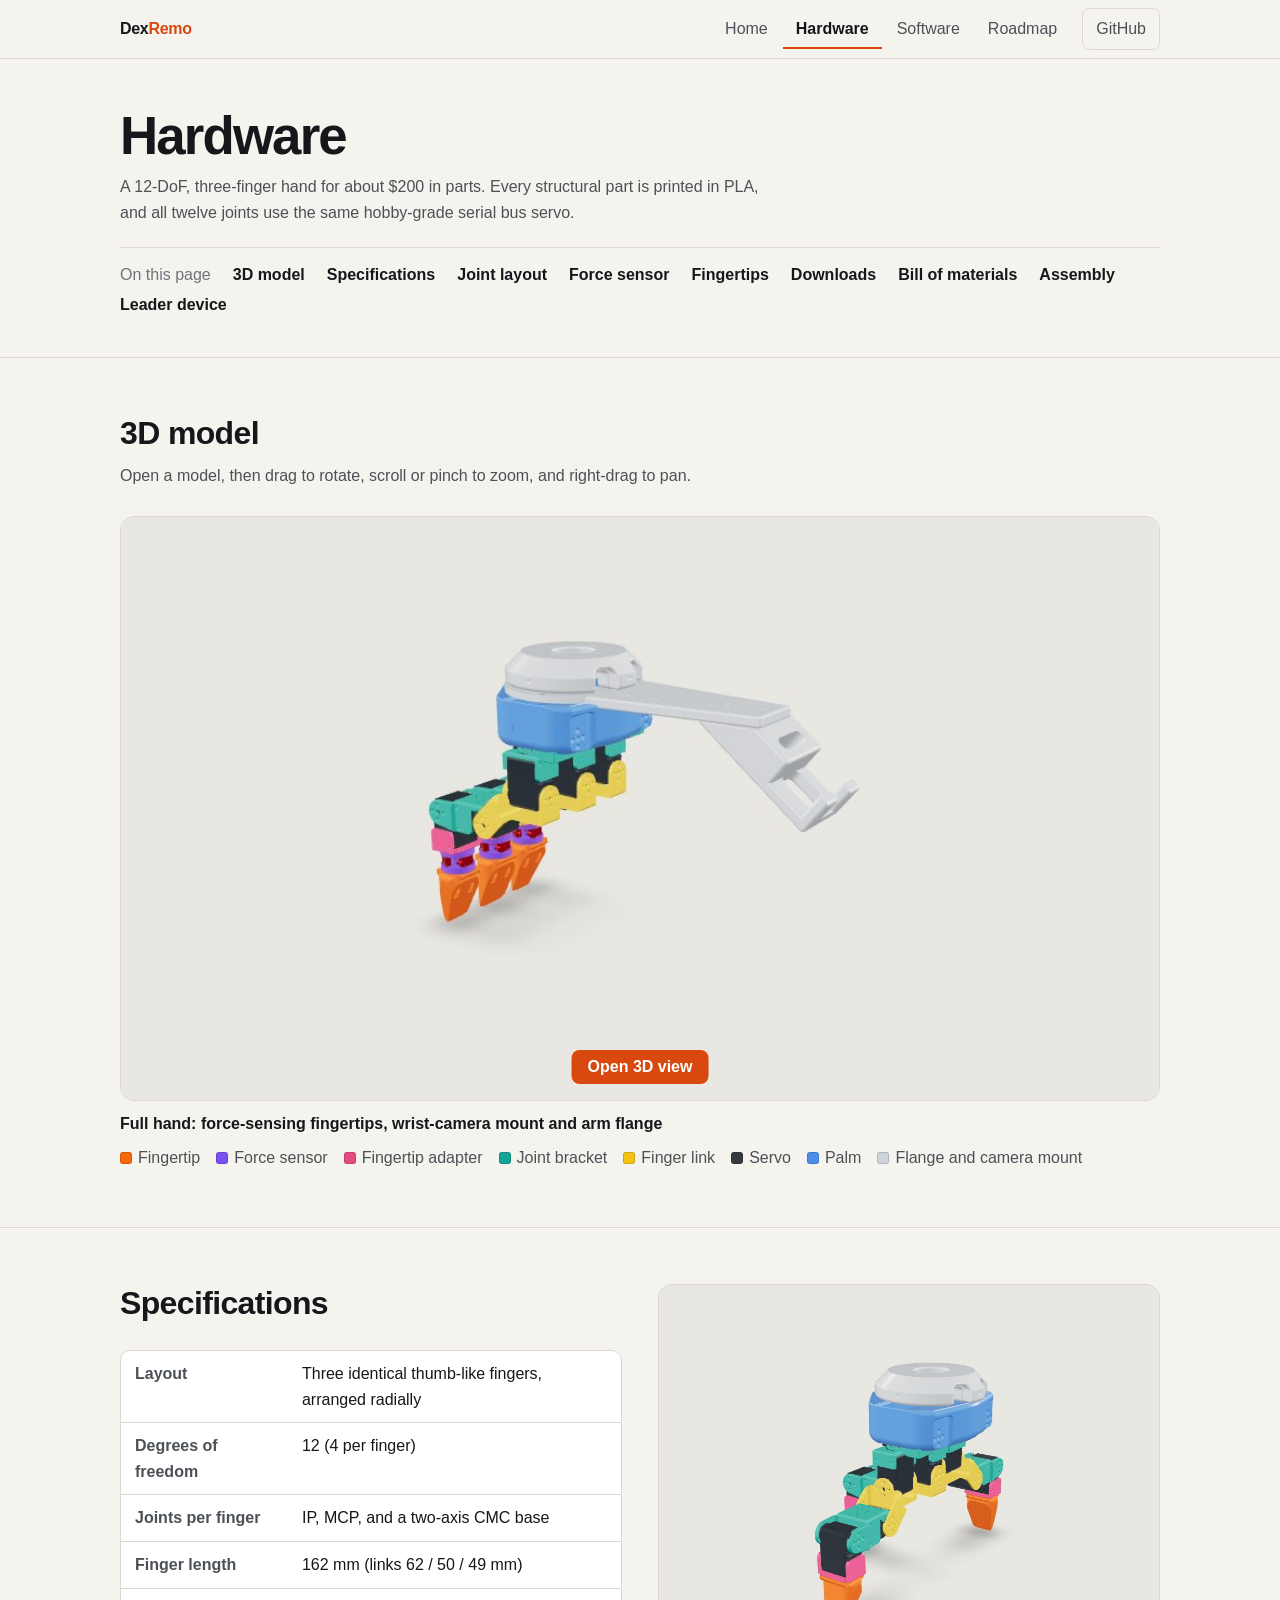
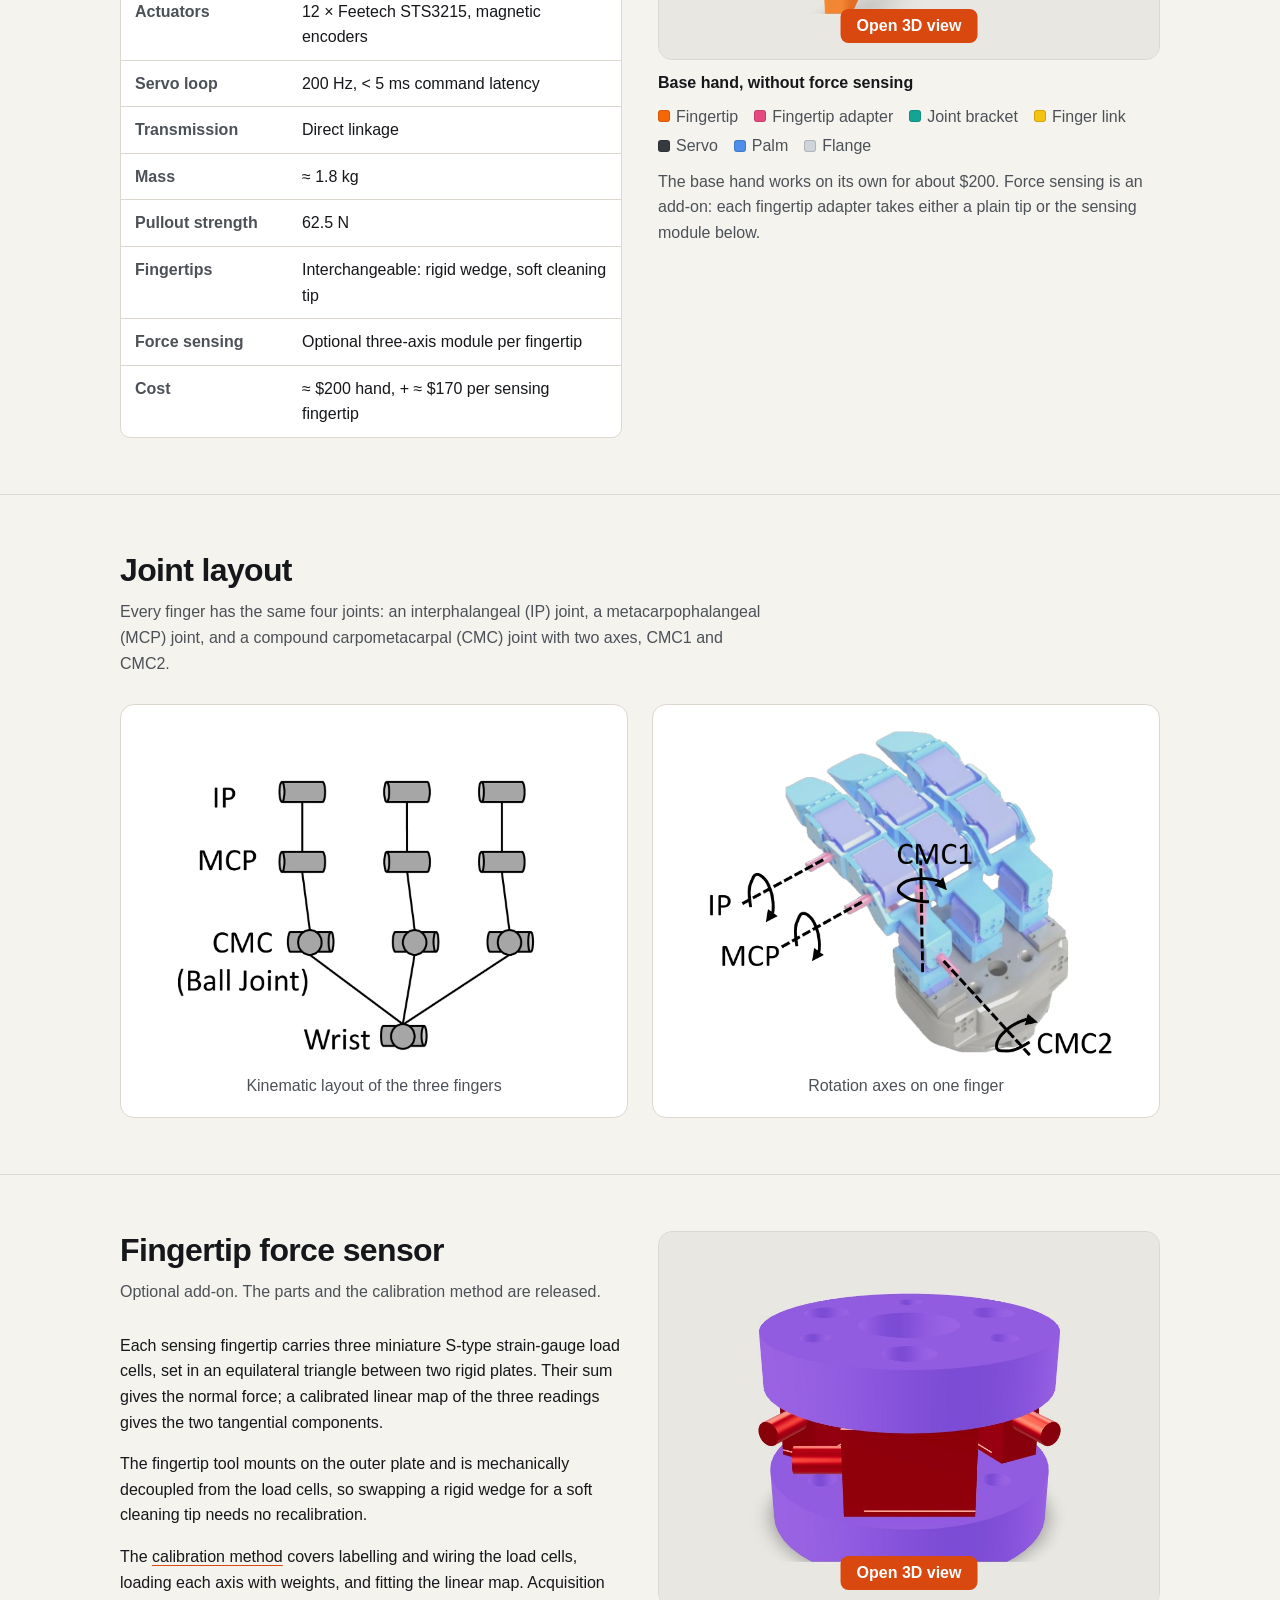
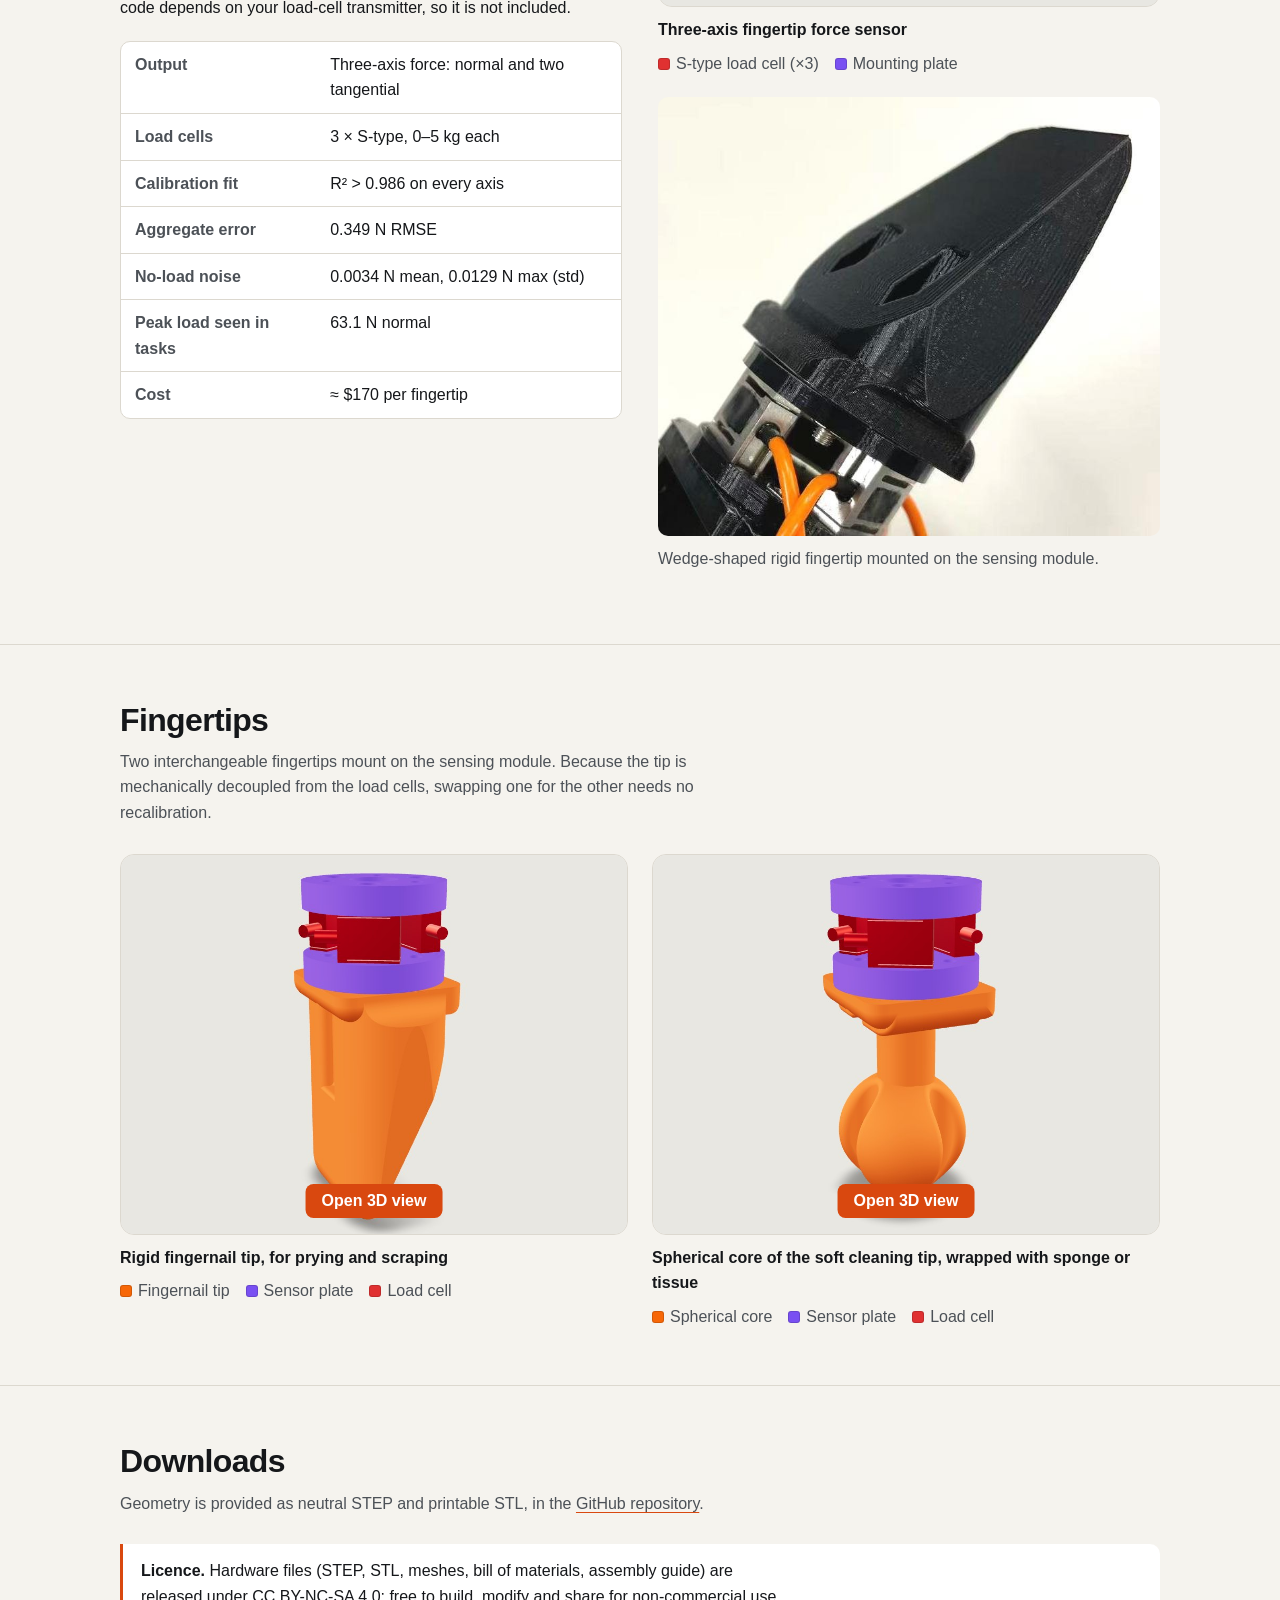
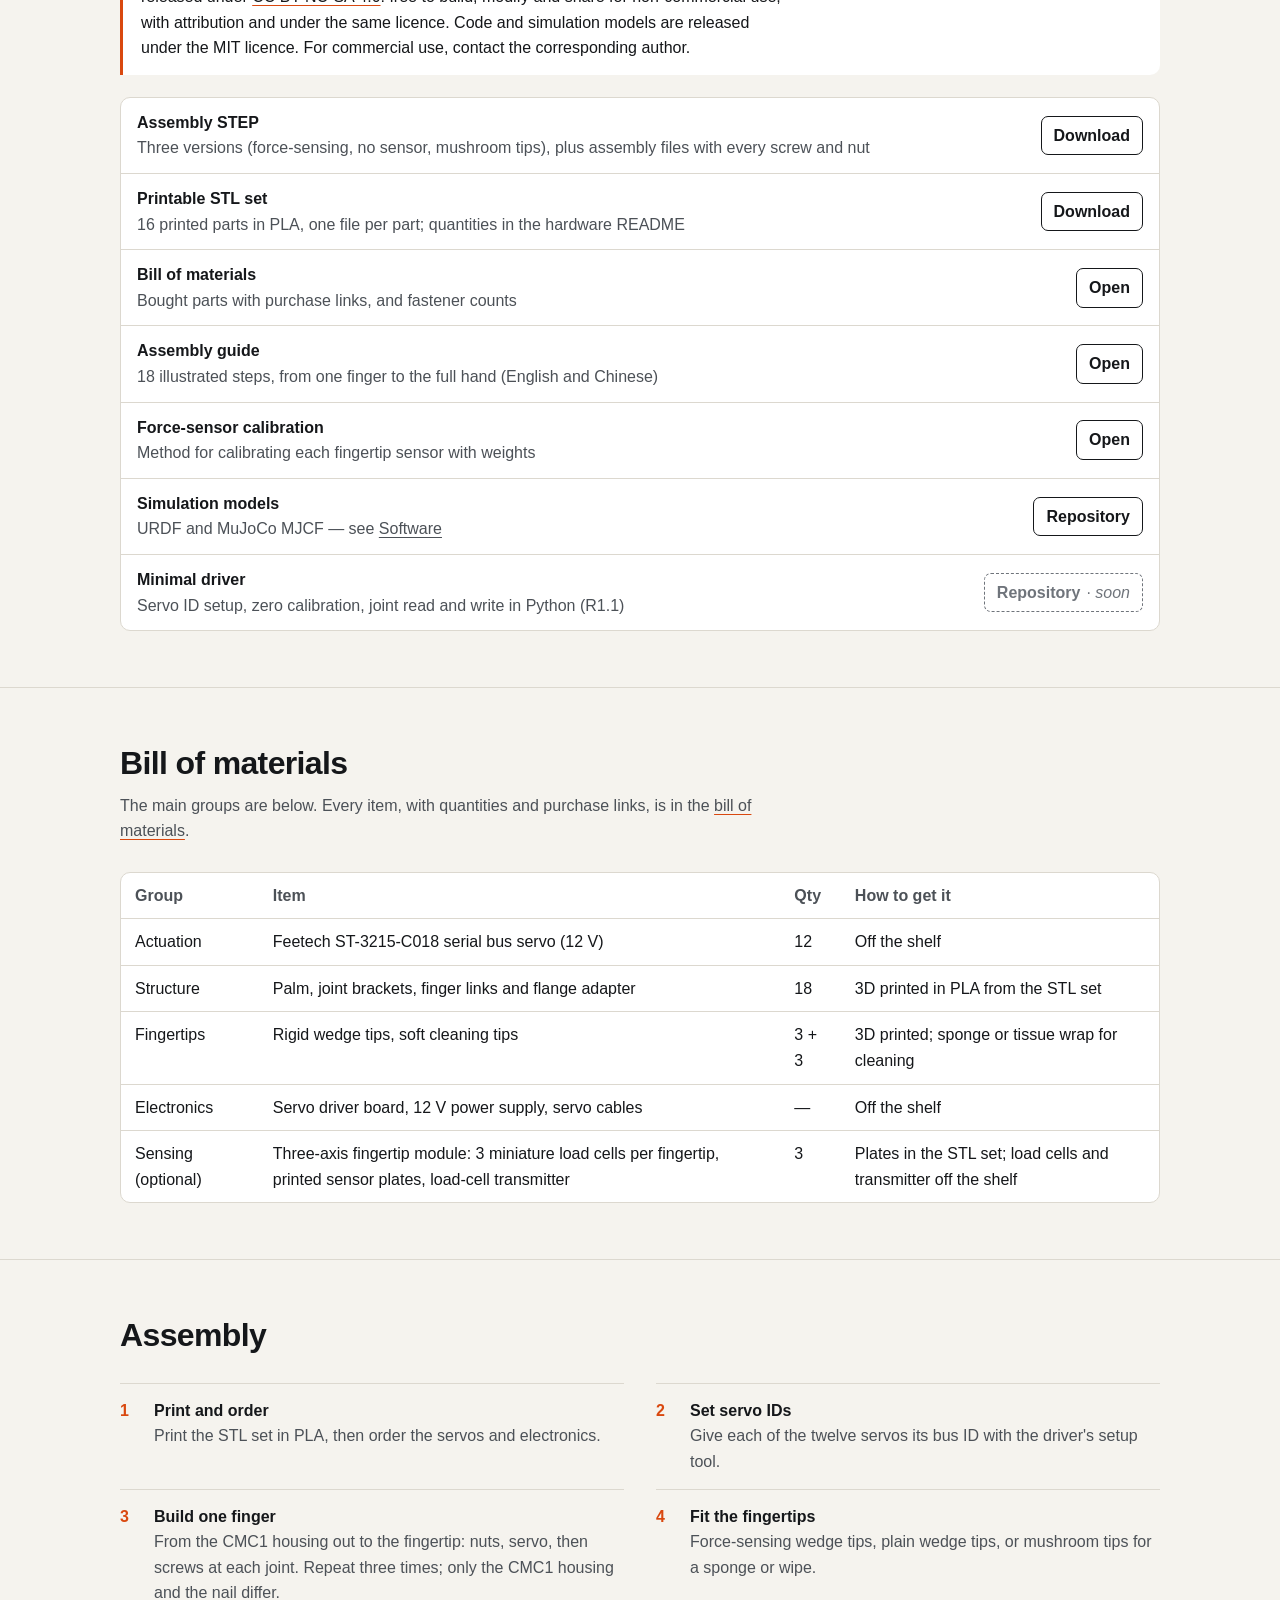
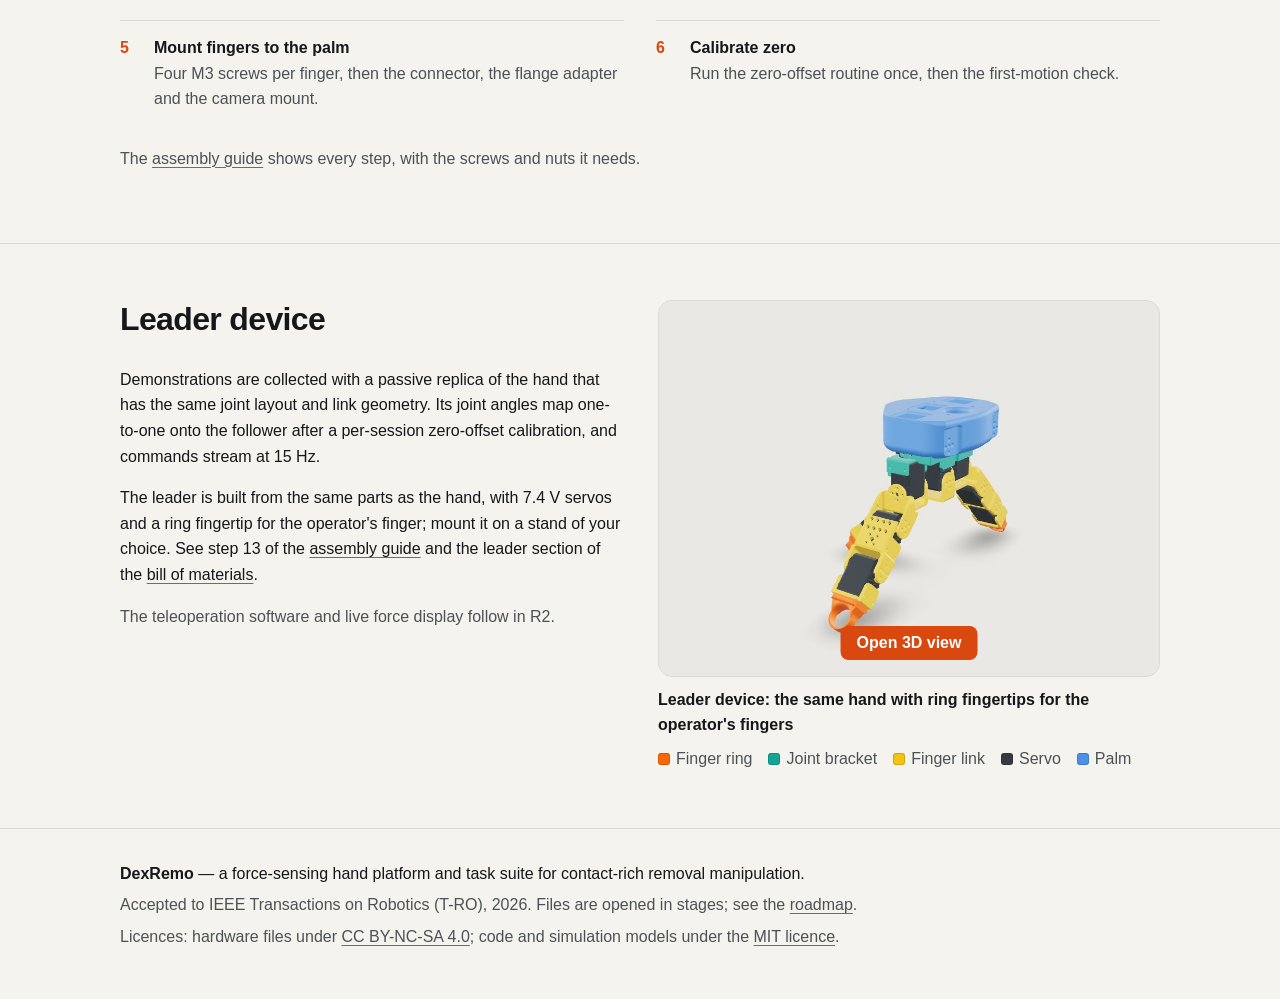
==== commit 3f6ba6b9: "Link the force-sensor calibration method; move it to R1 in the roadmap Co-Authored-By: Claude Opus 5" ====
--- a/hardware.html
+++ b/hardware.html
@@ -5,7 +5,7 @@
 <meta name="viewport" content="width=device-width, initial-scale=1">
 <title>Hardware — DexRemo</title>
 <meta name="description" content="Build the DexRemo hand: specifications, files, bill of materials and assembly guide.">
-<link rel="stylesheet" href="assets/css/style.css?v=202611221730">
+<link rel="stylesheet" href="assets/css/style.css?v=202611232100">
 </head>
 <body>
 <header id="site-header"></header>
@@ -43,7 +43,7 @@
           <tr><th>Mass</th><td class="n">≈ 1.8 kg</td></tr>
           <tr><th>Pullout strength</th><td class="n">62.5 N</td></tr>
           <tr><th>Fingertips</th><td>Interchangeable: rigid wedge, soft cleaning tip</td></tr>
-          <tr><th>Force sensing</th><td>Optional three-axis module per fingertip (release R2)</td></tr>
+          <tr><th>Force sensing</th><td>Optional three-axis module per fingertip</td></tr>
           <tr><th>Cost</th><td class="n">≈ $200 hand, + ≈ $170 per sensing fingertip</td></tr>
         </table></div>
       </div>
@@ -70,9 +70,10 @@
   <section id="sensor">
     <div class="wrap split">
       <div>
-        <div class="head"><h2>Fingertip force sensor</h2><p class="lead">Optional add-on, part of release R2.</p></div>
+        <div class="head"><h2>Fingertip force sensor</h2><p class="lead">Optional add-on. The parts and the calibration method are released.</p></div>
         <p>Each sensing fingertip carries three miniature S-type strain-gauge load cells, set in an equilateral triangle between two rigid plates. Their sum gives the normal force; a calibrated linear map of the three readings gives the two tangential components.</p>
         <p>The fingertip tool mounts on the outer plate and is mechanically decoupled from the load cells, so swapping a rigid wedge for a soft cleaning tip needs no recalibration.</p>
+        <p>The <a href="https://github.com/dexremo/dexremo/blob/main/hardware/force_calibration.md" target="_blank" rel="noopener">calibration method</a> covers labelling and wiring the load cells, loading each axis with weights, and fitting the linear map. Acquisition code depends on your load-cell transmitter, so it is not included.</p>
         <div class="scroll" style="margin-top:20px"><table>
           <tr><th>Output</th><td>Three-axis force: normal and two tangential</td></tr>
           <tr><th>Load cells</th><td class="n">3 × S-type, 0–5 kg each</td></tr>
@@ -113,7 +114,8 @@
         <li><div><strong>Assembly STEP</strong><small>Three versions (force-sensing, no sensor, mushroom tips), plus assembly files with every screw and nut</small></div><a data-link="step">Download</a></li>
         <li><div><strong>Printable STL set</strong><small>16 printed parts in PLA, one file per part; quantities in the hardware README</small></div><a data-link="stl">Download</a></li>
         <li><div><strong>Bill of materials</strong><small>Bought parts with purchase links, and fastener counts</small></div><a data-link="bom">Open</a></li>
-        <li><div><strong>Assembly guide</strong><small>17 illustrated steps, from one finger to the full hand</small></div><a data-link="buildGuide">Open</a></li>
+        <li><div><strong>Assembly guide</strong><small>18 illustrated steps, from one finger to the full hand (English and Chinese)</small></div><a data-link="buildGuide">Open</a></li>
+        <li><div><strong>Force-sensor calibration</strong><small>Method for calibrating each fingertip sensor with weights</small></div><a href="https://github.com/dexremo/dexremo/blob/main/hardware/force_calibration.md" target="_blank" rel="noopener">Open</a></li>
         <li><div><strong>Simulation models</strong><small>URDF and MuJoCo MJCF — see <a href="software.html#sim" style="border:0;padding:0;font-weight:400;text-decoration:underline">Software</a></small></div><a data-link="description">Repository</a></li>
         <li><div><strong>Minimal driver</strong><small>Servo ID setup, zero calibration, joint read and write in Python (R1.1)</small></div><a data-link="sdk">Repository</a></li>
       </ul>
@@ -165,7 +167,7 @@
   </section>
 </main>
 <footer id="site-footer"></footer>
-<script src="assets/js/config.js?v=202611221730"></script>
-<script src="assets/js/site.js?v=202611221730"></script>
+<script src="assets/js/config.js?v=202611232100"></script>
+<script src="assets/js/site.js?v=202611232100"></script>
 </body>
 </html>
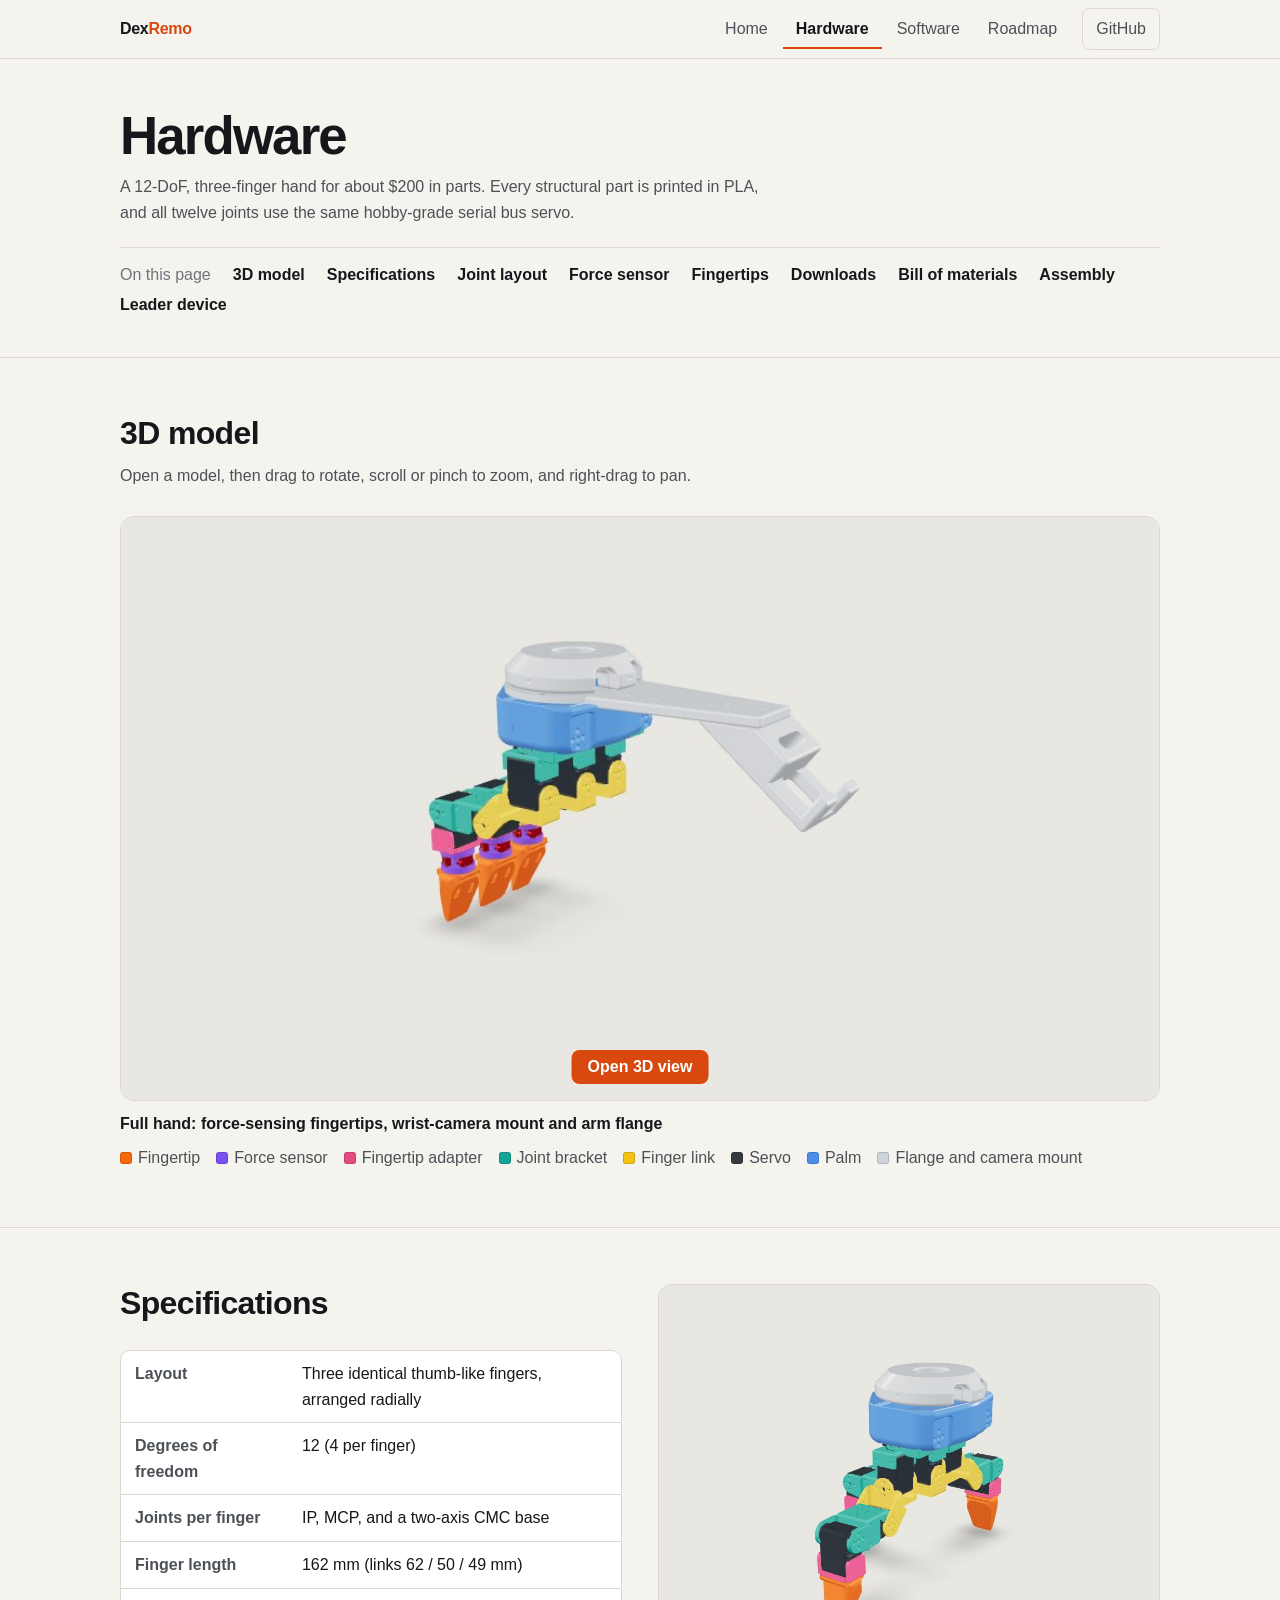
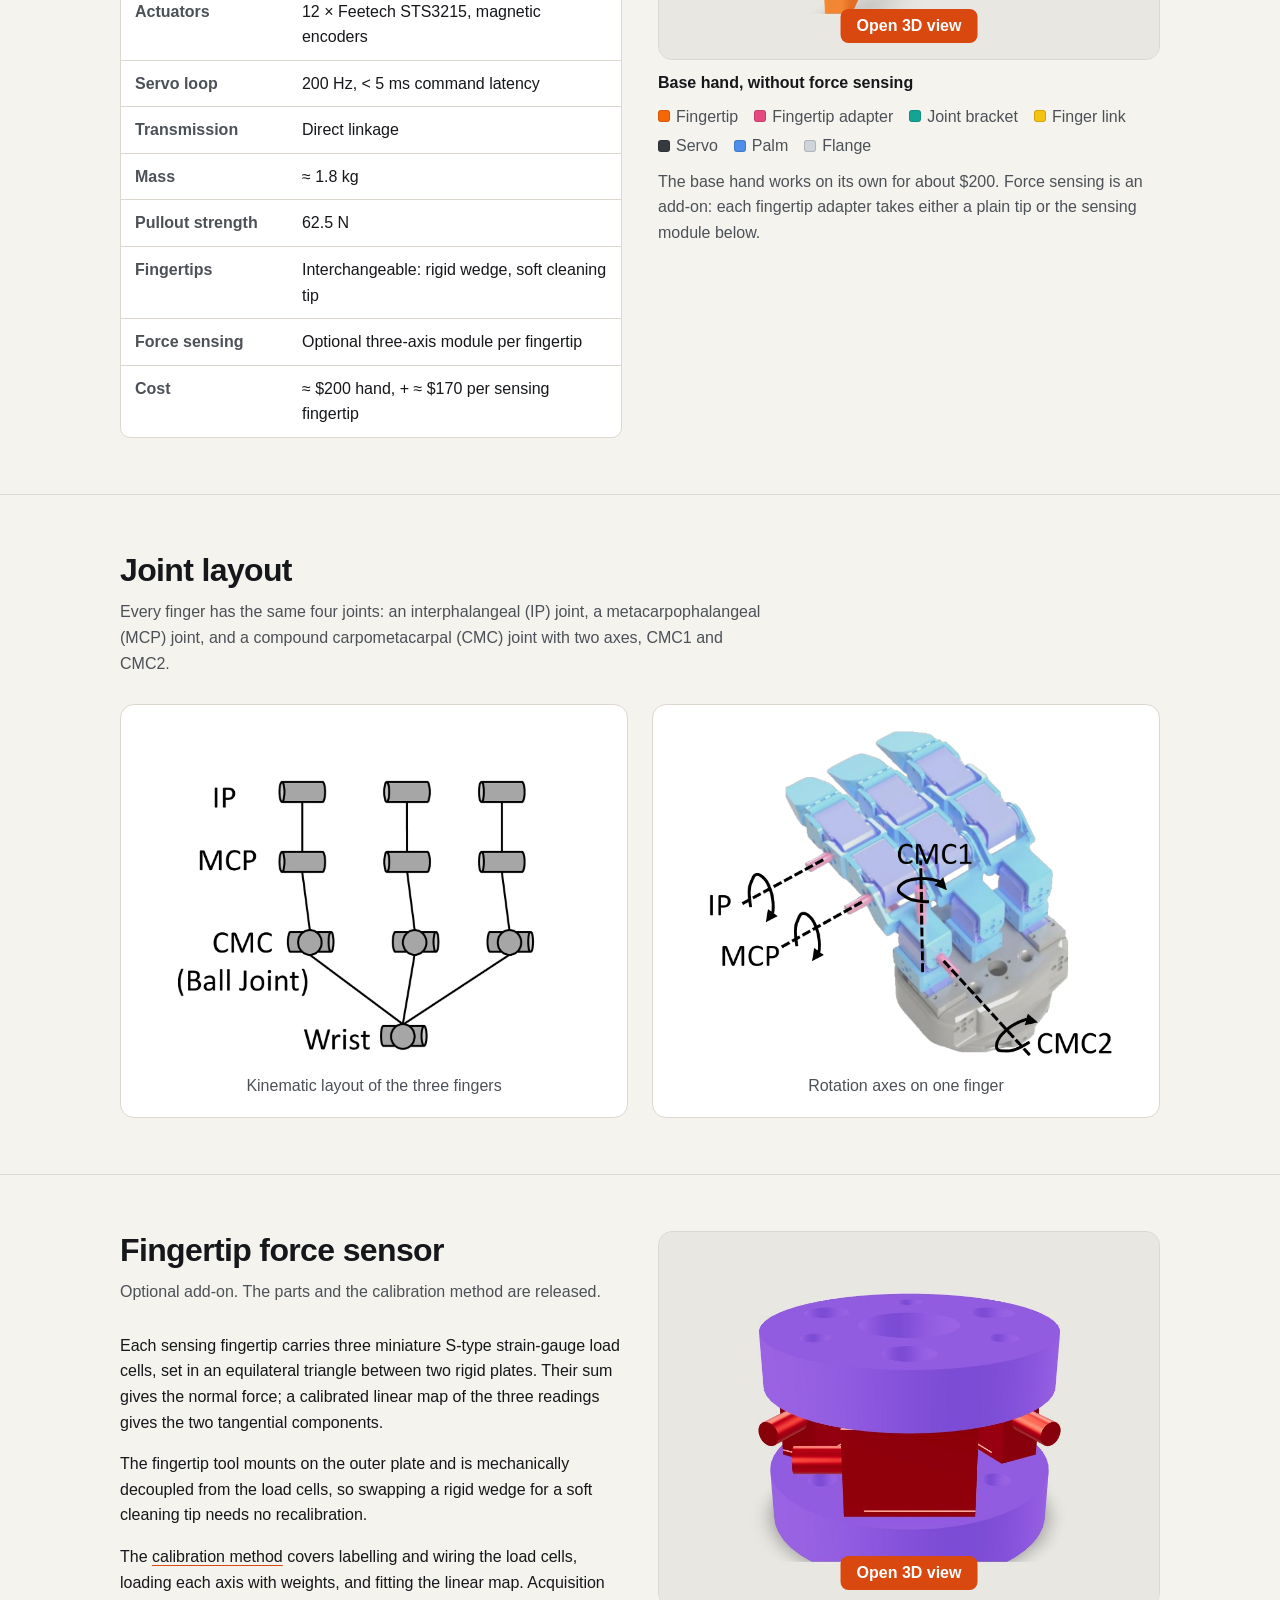
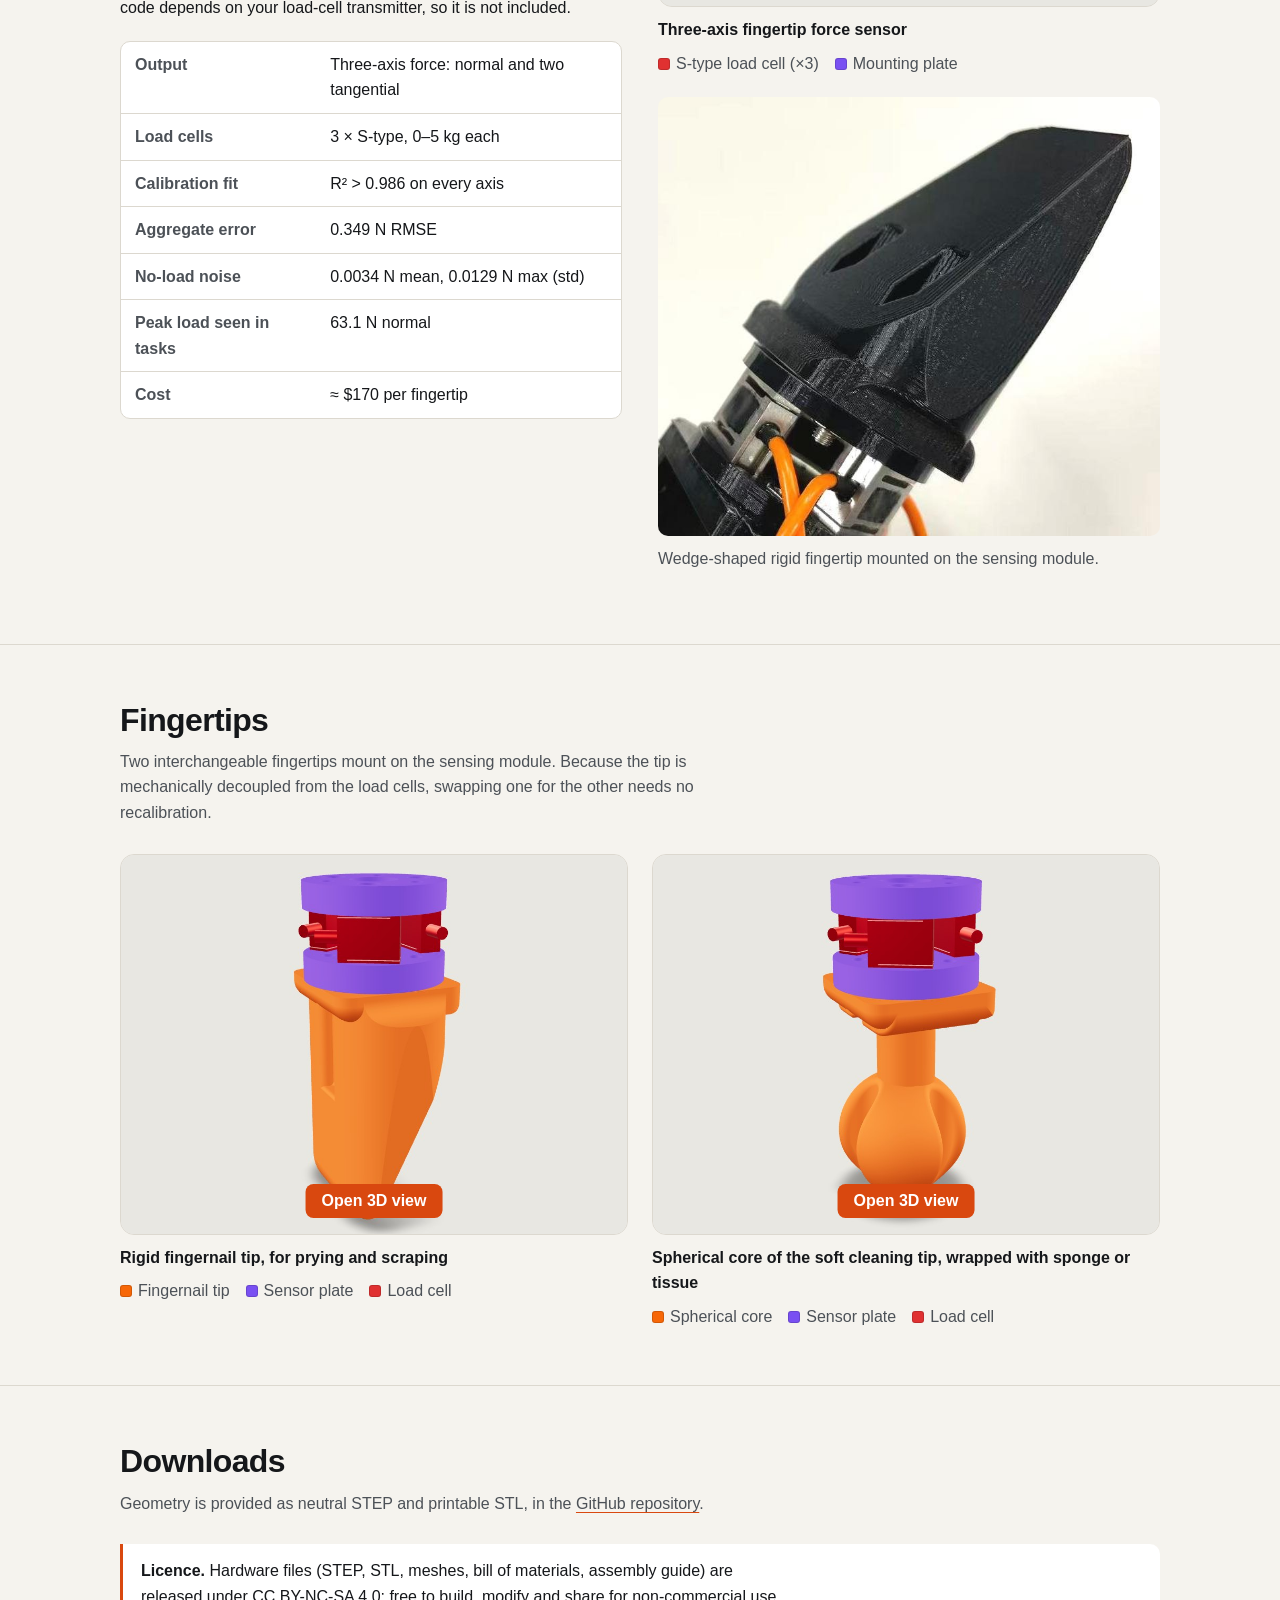
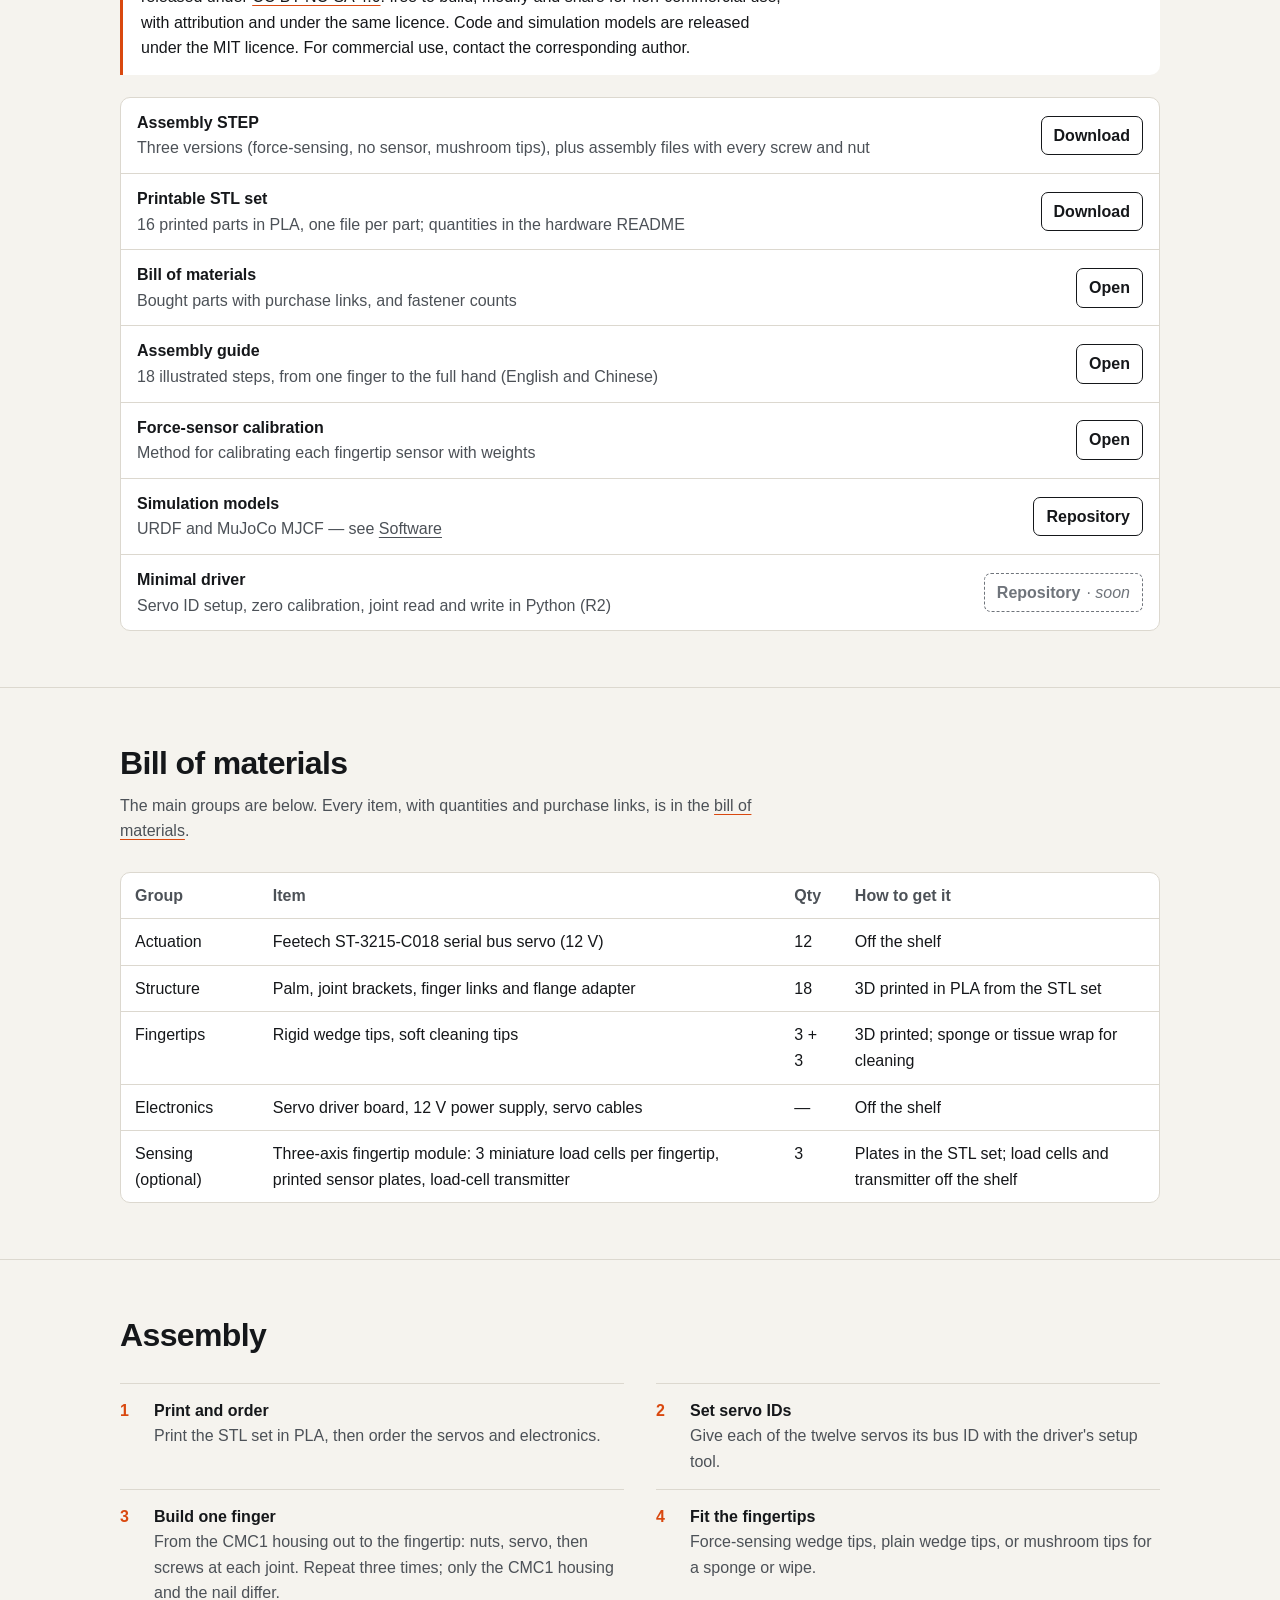
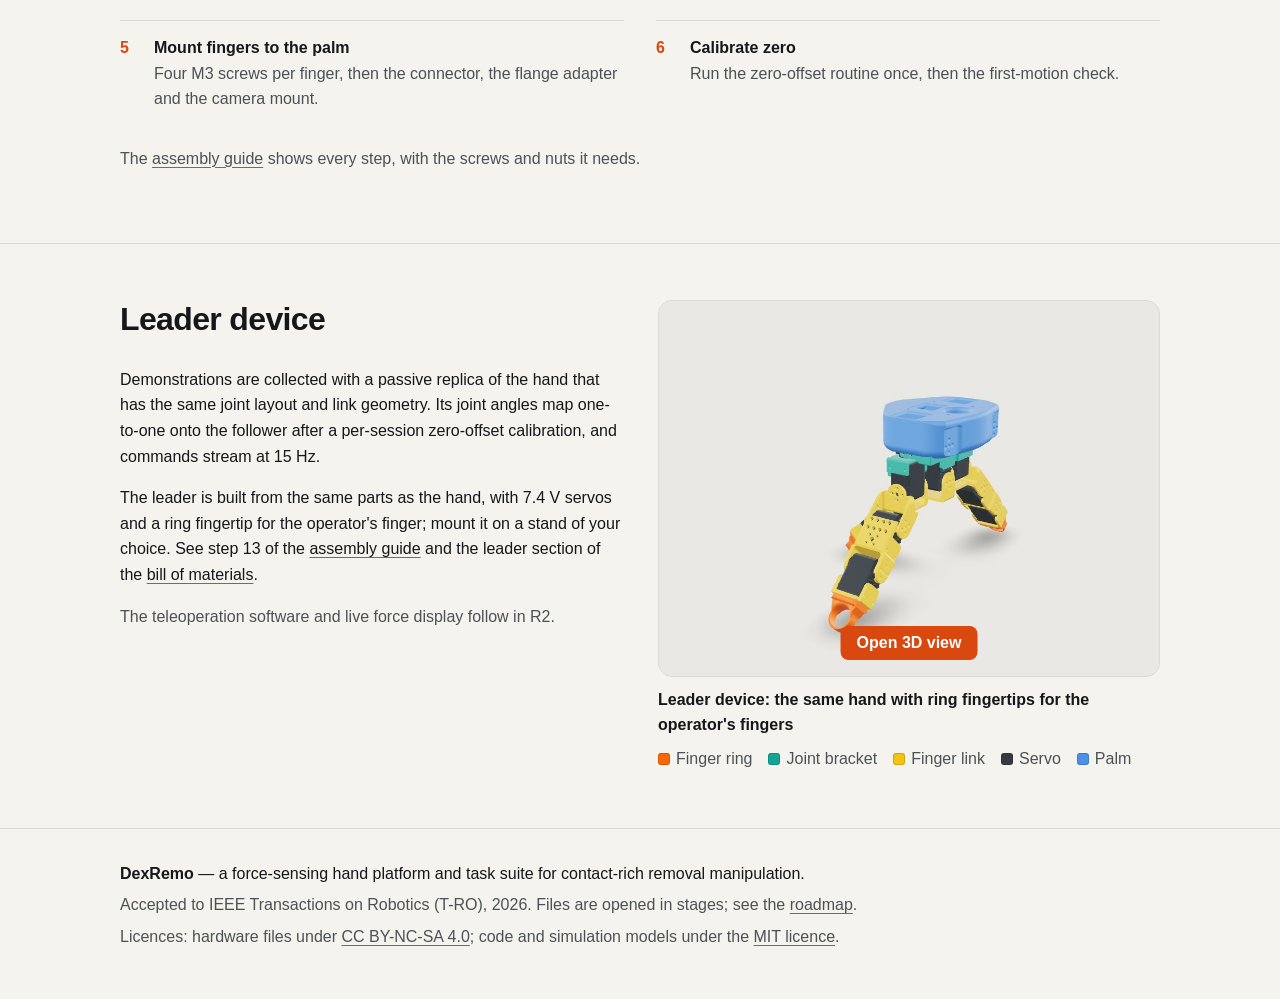
==== commit 78cae2d9: "Roadmap: three stages; R2 is the driver and teleoperation in two versions; no trained policies Co-Au" ====
--- a/hardware.html
+++ b/hardware.html
@@ -5,7 +5,7 @@
 <meta name="viewport" content="width=device-width, initial-scale=1">
 <title>Hardware — DexRemo</title>
 <meta name="description" content="Build the DexRemo hand: specifications, files, bill of materials and assembly guide.">
-<link rel="stylesheet" href="assets/css/style.css?v=202611232100">
+<link rel="stylesheet" href="assets/css/style.css?v=202611241000">
 </head>
 <body>
 <header id="site-header"></header>
@@ -117,7 +117,7 @@
         <li><div><strong>Assembly guide</strong><small>18 illustrated steps, from one finger to the full hand (English and Chinese)</small></div><a data-link="buildGuide">Open</a></li>
         <li><div><strong>Force-sensor calibration</strong><small>Method for calibrating each fingertip sensor with weights</small></div><a href="https://github.com/dexremo/dexremo/blob/main/hardware/force_calibration.md" target="_blank" rel="noopener">Open</a></li>
         <li><div><strong>Simulation models</strong><small>URDF and MuJoCo MJCF — see <a href="software.html#sim" style="border:0;padding:0;font-weight:400;text-decoration:underline">Software</a></small></div><a data-link="description">Repository</a></li>
-        <li><div><strong>Minimal driver</strong><small>Servo ID setup, zero calibration, joint read and write in Python (R1.1)</small></div><a data-link="sdk">Repository</a></li>
+        <li><div><strong>Minimal driver</strong><small>Servo ID setup, zero calibration, joint read and write in Python (R2)</small></div><a data-link="sdk">Repository</a></li>
       </ul>
     </div>
   </section>
@@ -167,7 +167,7 @@
   </section>
 </main>
 <footer id="site-footer"></footer>
-<script src="assets/js/config.js?v=202611232100"></script>
-<script src="assets/js/site.js?v=202611232100"></script>
+<script src="assets/js/config.js?v=202611241000"></script>
+<script src="assets/js/site.js?v=202611241000"></script>
 </body>
 </html>
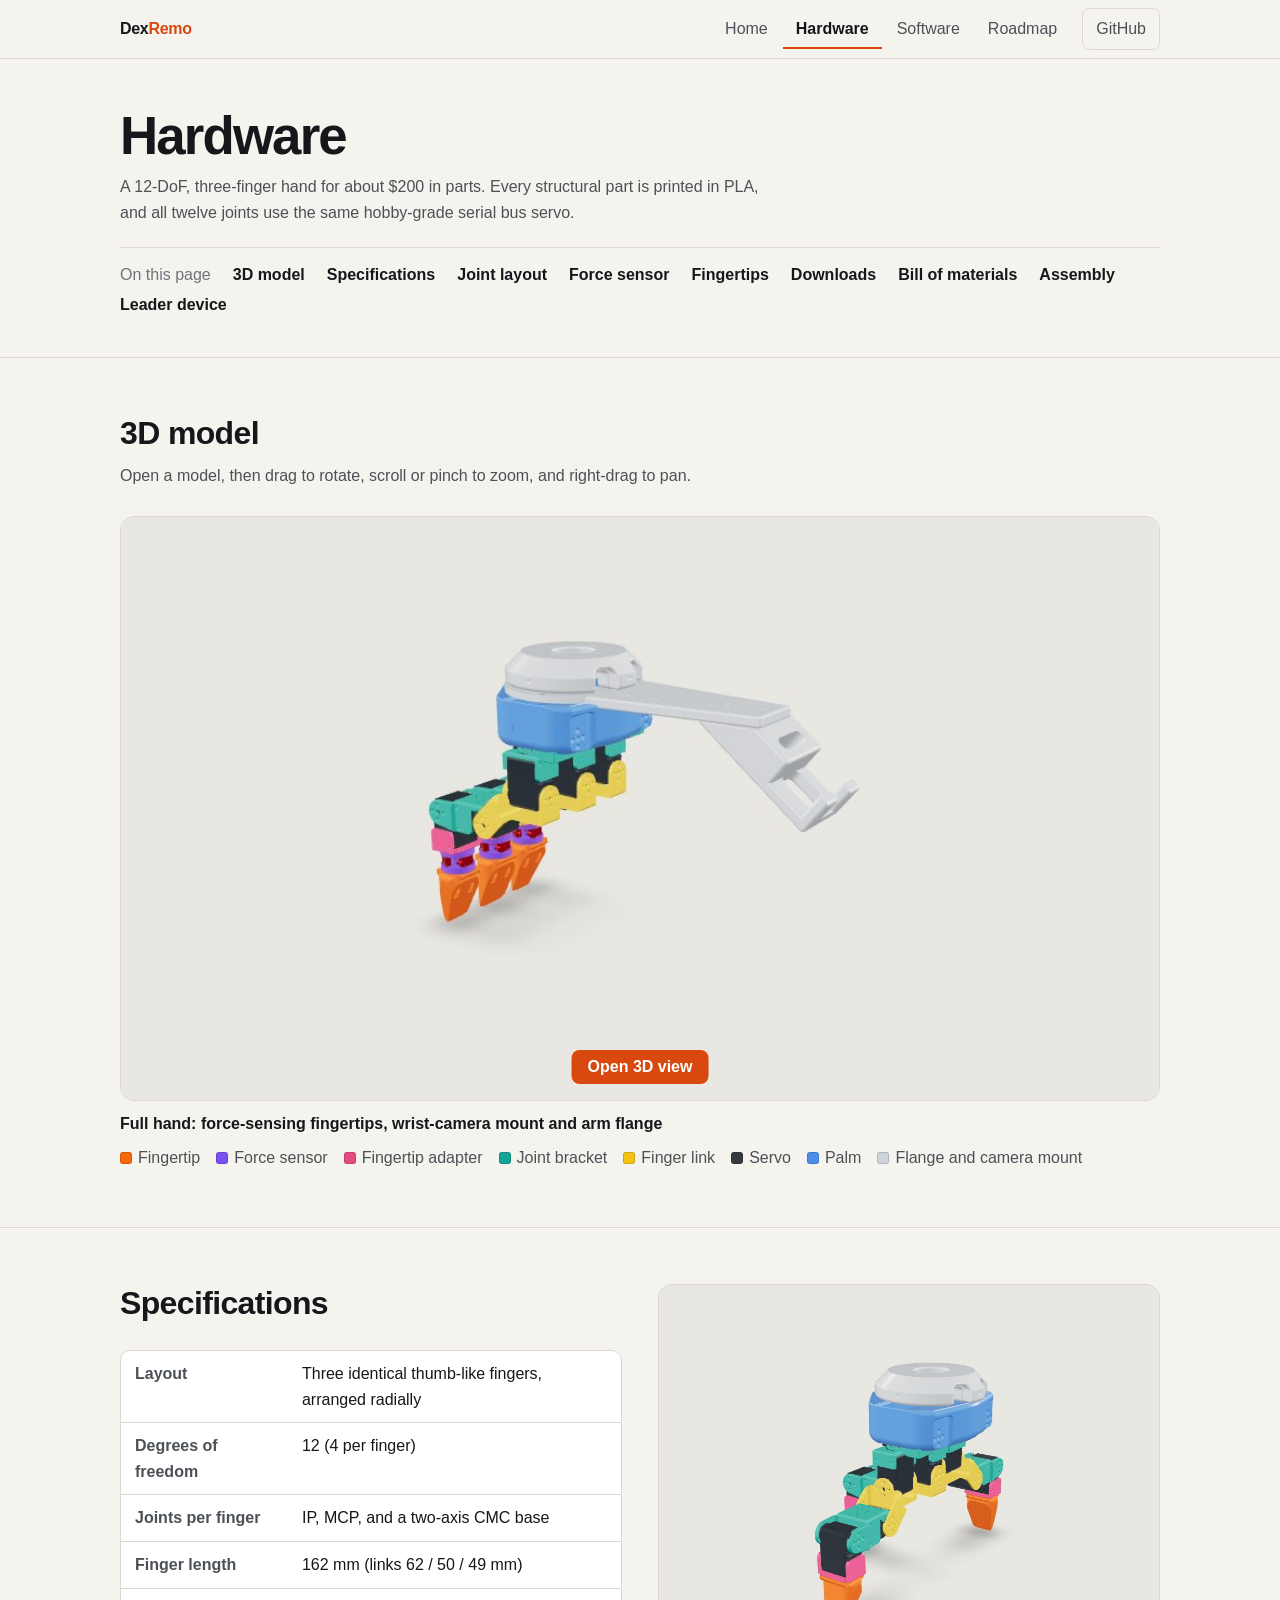
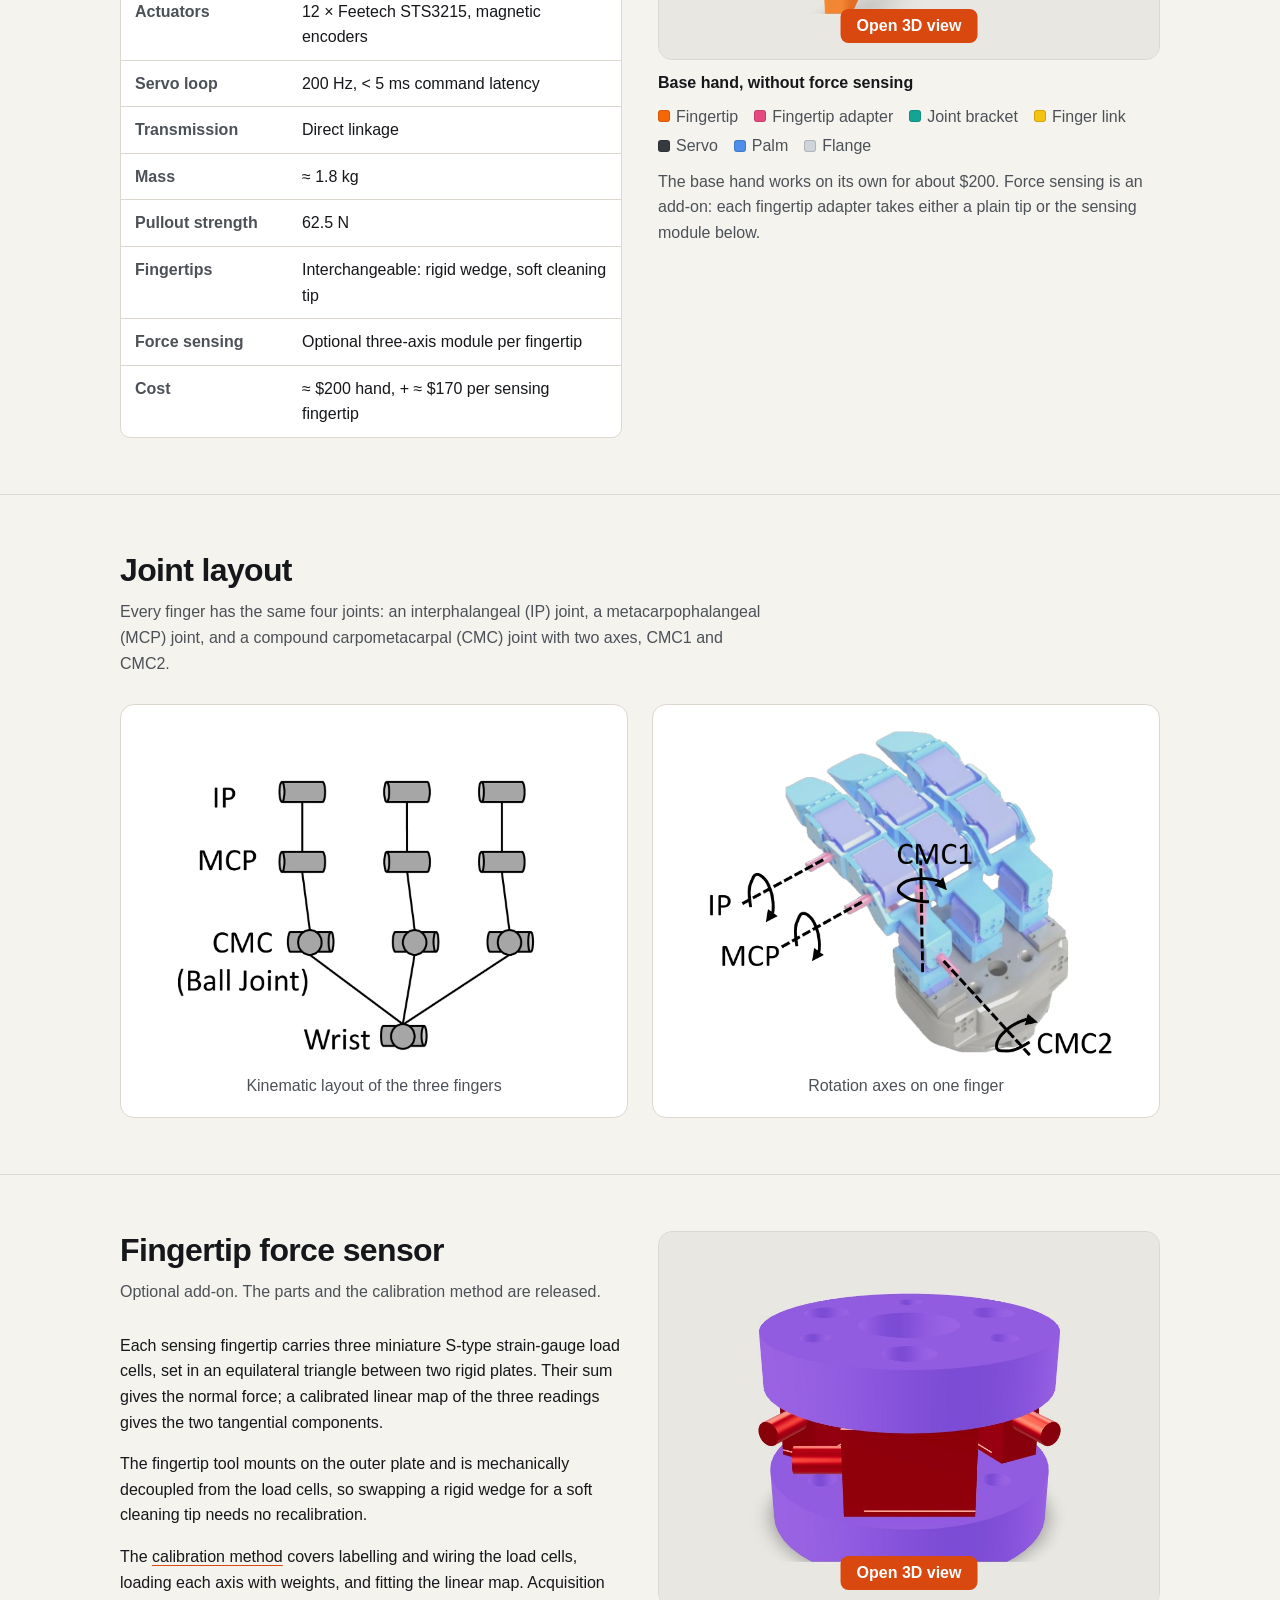
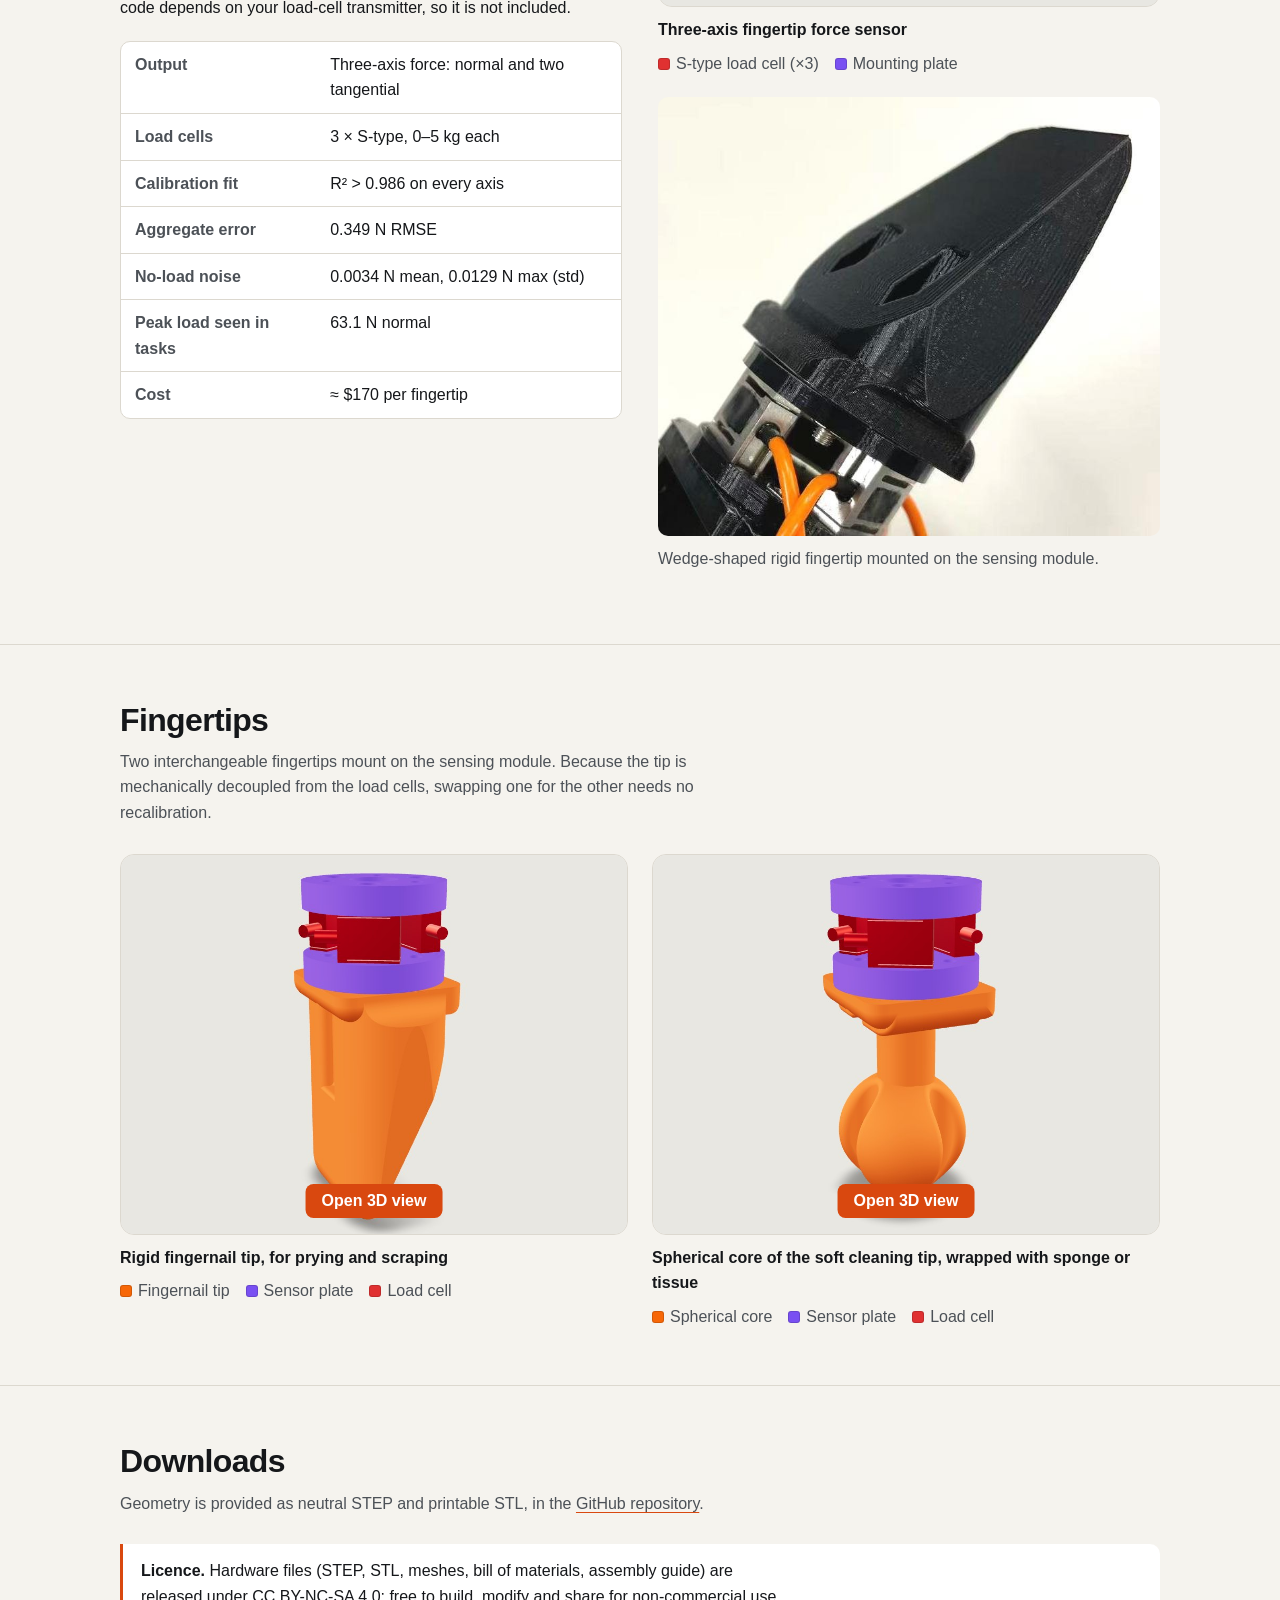
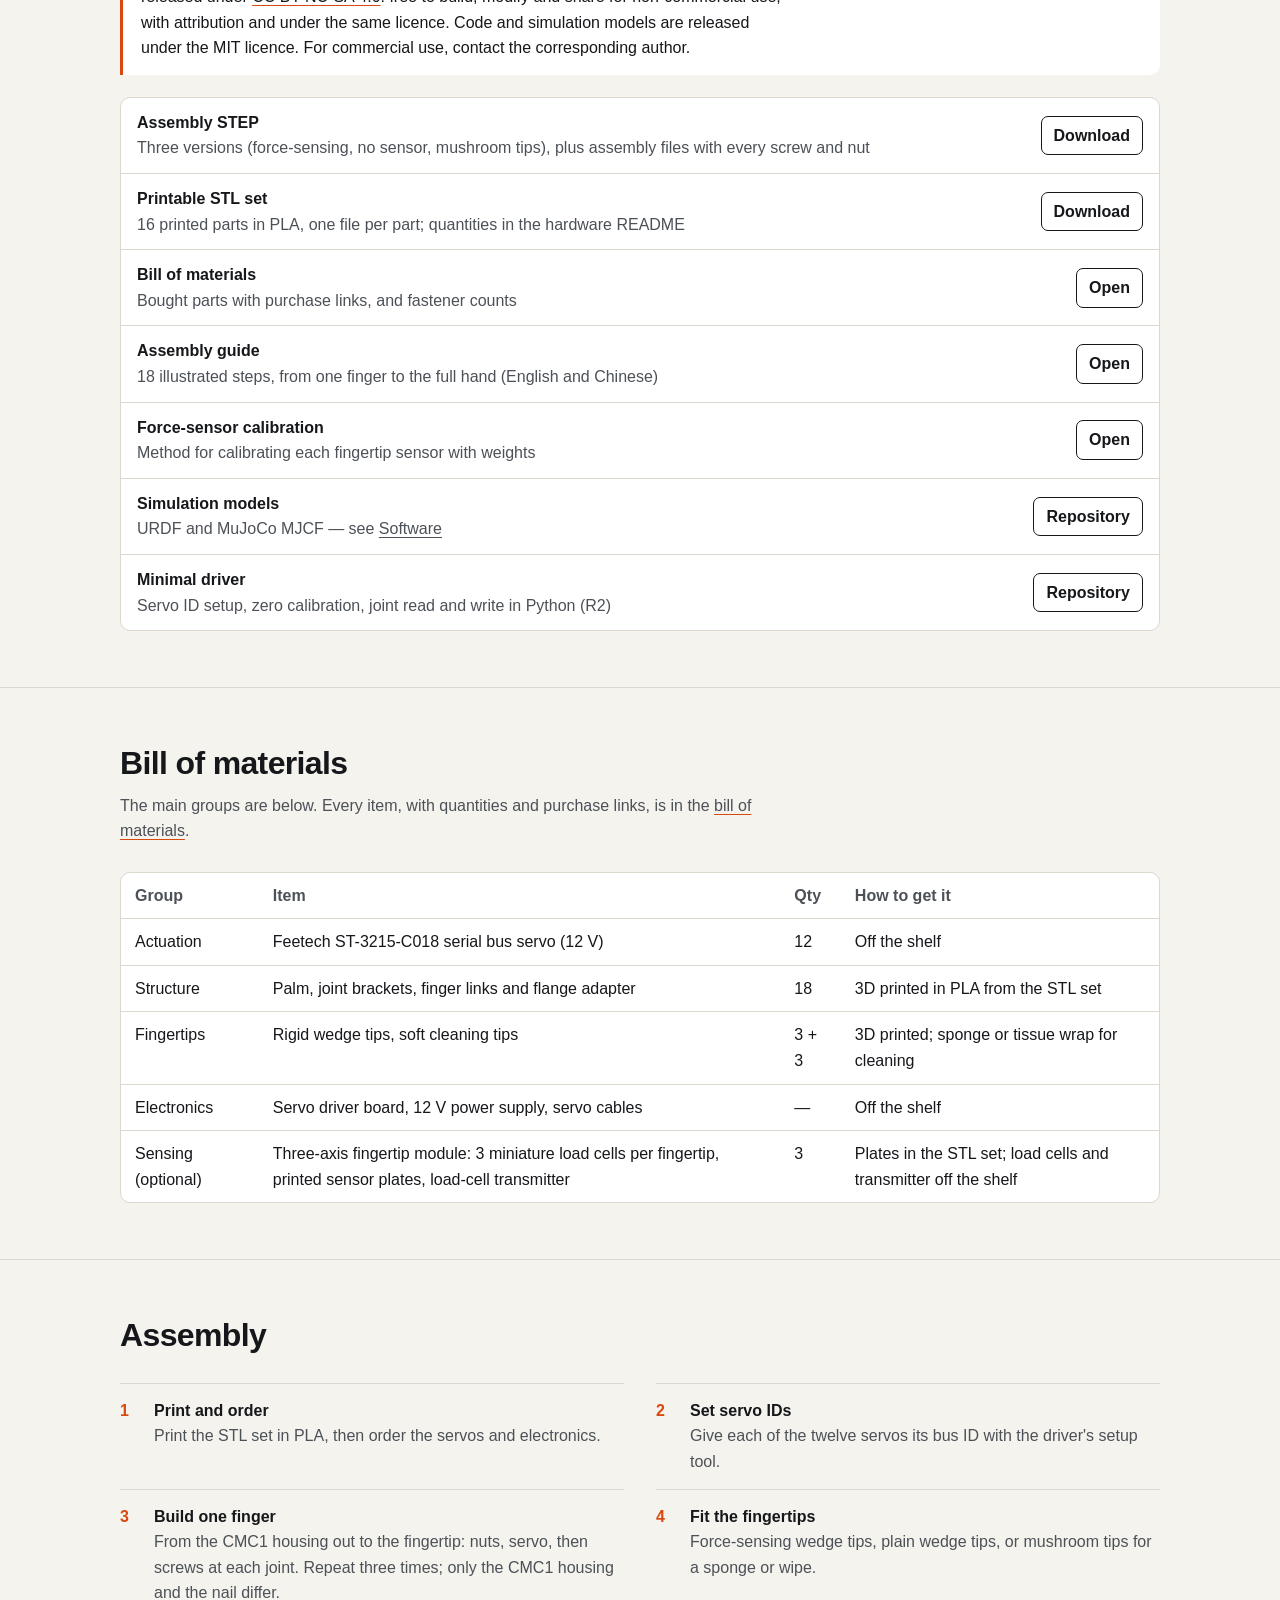
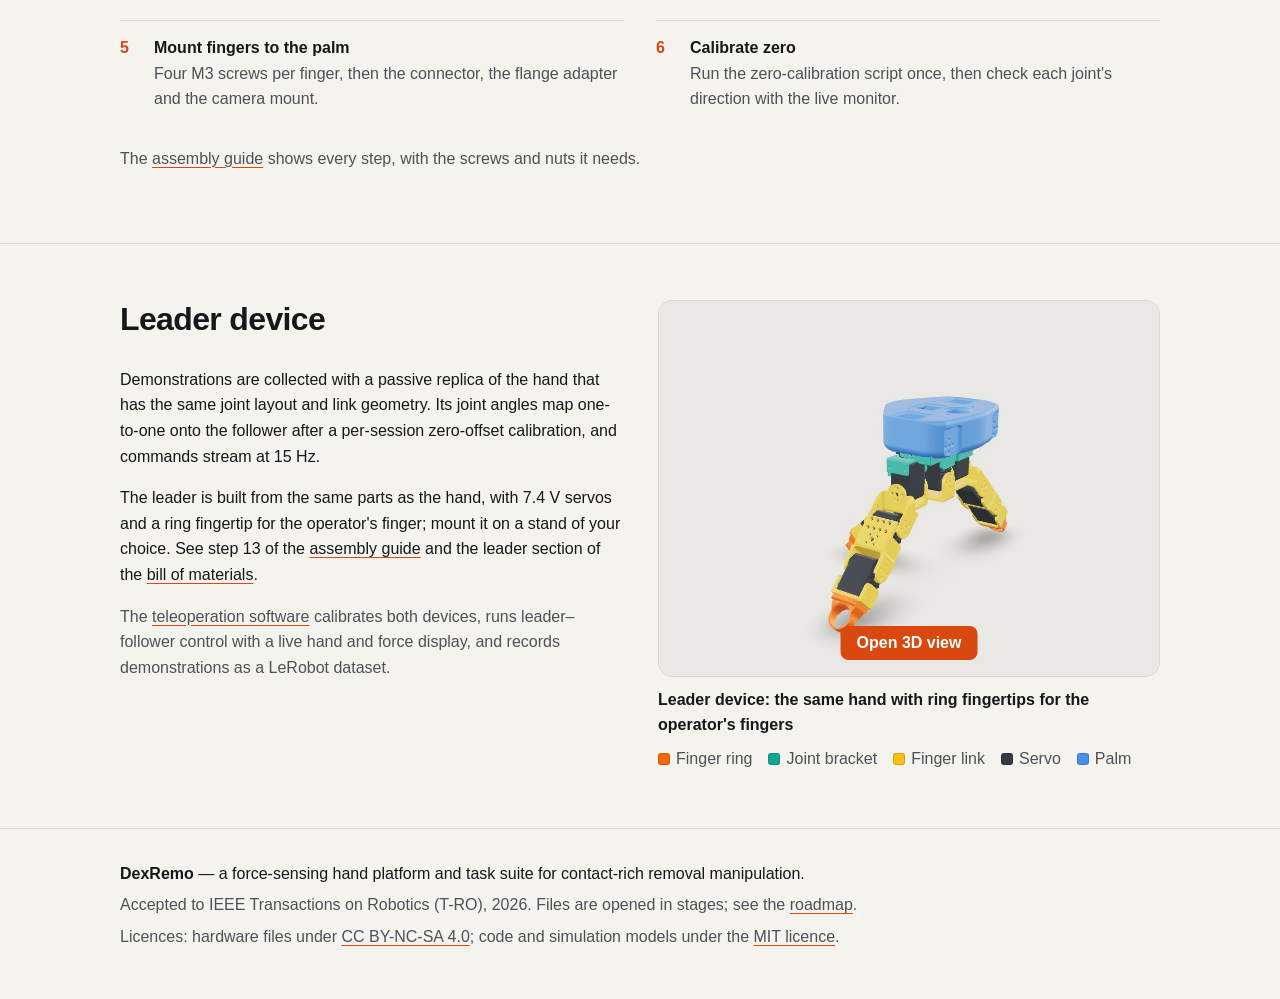
==== commit 2cf814c0: "R2 released: link the teleoperation code - Roadmap: R2 status released. - The driver and teleoperati" ====
--- a/hardware.html
+++ b/hardware.html
@@ -5,7 +5,7 @@
 <meta name="viewport" content="width=device-width, initial-scale=1">
 <title>Hardware — DexRemo</title>
 <meta name="description" content="Build the DexRemo hand: specifications, files, bill of materials and assembly guide.">
-<link rel="stylesheet" href="assets/css/style.css?v=202611241000">
+<link rel="stylesheet" href="assets/css/style.css?v=202611272030">
 </head>
 <body>
 <header id="site-header"></header>
@@ -148,7 +148,7 @@
         <li><strong>Build one finger</strong><span>From the CMC1 housing out to the fingertip: nuts, servo, then screws at each joint. Repeat three times; only the CMC1 housing and the nail differ.</span></li>
         <li><strong>Fit the fingertips</strong><span>Force-sensing wedge tips, plain wedge tips, or mushroom tips for a sponge or wipe.</span></li>
         <li><strong>Mount fingers to the palm</strong><span>Four M3 screws per finger, then the connector, the flange adapter and the camera mount.</span></li>
-        <li><strong>Calibrate zero</strong><span>Run the zero-offset routine once, then the first-motion check.</span></li>
+        <li><strong>Calibrate zero</strong><span>Run the zero-calibration script once, then check each joint's direction with the live monitor.</span></li>
       </ol>
       <p class="note" style="margin-top:20px">The <a href="https://github.com/dexremo/dexremo/blob/main/hardware/assembly/README.md" target="_blank" rel="noopener">assembly guide</a> shows every step, with the screws and nuts it needs.</p>
     </div>
@@ -160,14 +160,14 @@
         <div class="head"><h2>Leader device</h2></div>
         <p>Demonstrations are collected with a passive replica of the hand that has the same joint layout and link geometry. Its joint angles map one-to-one onto the follower after a per-session zero-offset calibration, and commands stream at 15 Hz.</p>
         <p>The leader is built from the same parts as the hand, with 7.4 V servos and a ring fingertip for the operator's finger; mount it on a stand of your choice. See step 13 of the <a href="https://github.com/dexremo/dexremo/blob/main/hardware/assembly/README.md#step-13-leader-device-ring-fingertip" target="_blank" rel="noopener">assembly guide</a> and the leader section of the <a href="https://github.com/dexremo/dexremo/blob/main/hardware/BOM.md#leader-device" target="_blank" rel="noopener">bill of materials</a>.</p>
-        <p class="muted">The teleoperation software and live force display follow in R2.</p>
+        <p class="muted">The <a href="https://github.com/dexremo/dexremo/tree/main/teleop" target="_blank" rel="noopener">teleoperation software</a> calibrates both devices, runs leader–follower control with a live hand and force display, and records demonstrations as a LeRobot dataset.</p>
       </div>
       <div data-model-slot="controller"></div>
     </div>
   </section>
 </main>
 <footer id="site-footer"></footer>
-<script src="assets/js/config.js?v=202611241000"></script>
-<script src="assets/js/site.js?v=202611241000"></script>
+<script src="assets/js/config.js?v=202611272030"></script>
+<script src="assets/js/site.js?v=202611272030"></script>
 </body>
 </html>
